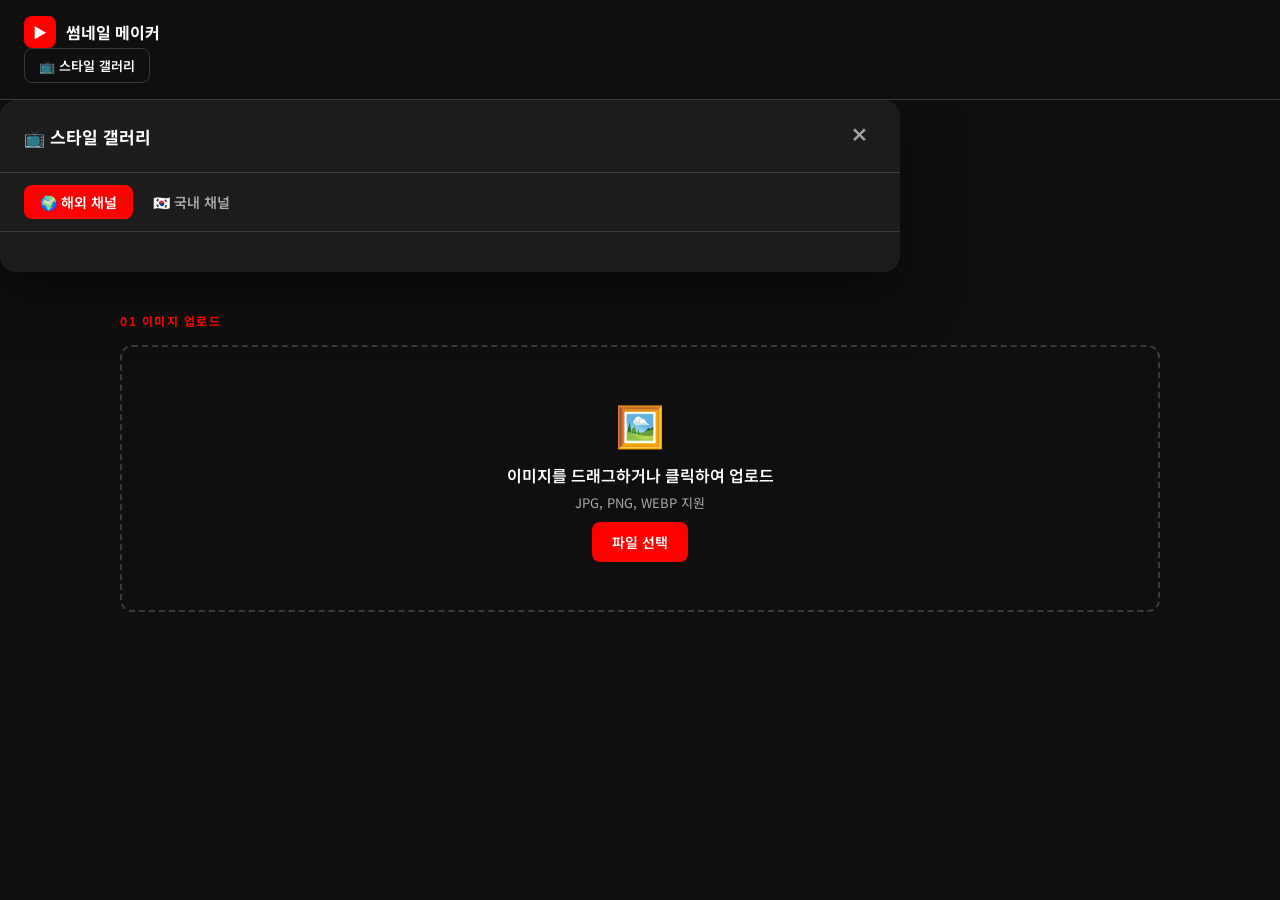
==== index.html @ 907fa3b5 "feat: YouTube 썸네일 메이커 초기 버전 - 6가지 템플릿 (오버레이/다크/배너/분할/임팩트/네온 글로우) - 실시간 미리보기 및 720p/1080p PNG 다운로드 - " ====
<!DOCTYPE html>
<html lang="ko">
<head>
  <meta charset="UTF-8">
  <meta name="viewport" content="width=device-width, initial-scale=1.0">
  <title>YouTube 썸네일 메이커</title>
  <link rel="preconnect" href="https://fonts.googleapis.com">
  <link rel="preconnect" href="https://fonts.gstatic.com" crossorigin>
  <link href="https://fonts.googleapis.com/css2?family=Black+Han+Sans&family=Noto+Sans+KR:wght@600;700&display=swap" rel="stylesheet">
  <link rel="stylesheet" href="style.css">
</head>
<body>

  <header class="app-header">
    <div class="logo">
      <span class="logo-icon">▶</span>
      <span class="logo-text">썸네일 메이커</span>
    </div>
    <button id="btn-gallery" class="btn btn-gallery">📺 스타일 갤러리</button>
  </header>

  <!-- 스타일 갤러리 모달 -->
  <div id="modal-gallery" class="modal-overlay">
    <div class="modal-gallery-card">
      <div class="gallery-header">
        <h3 class="gallery-title">📺 스타일 갤러리</h3>
        <button id="btn-gallery-close" class="btn-close">✕</button>
      </div>

      <div class="gallery-tabs">
        <button class="gallery-tab active" data-cat="해외">🌍 해외 채널</button>
        <button class="gallery-tab" data-cat="국내">🇰🇷 국내 채널</button>
      </div>

      <div class="gallery-body">
        <div id="gallery-grid" class="gallery-grid"></div>

        <div id="gallery-compare" class="gallery-compare hidden">
          <div class="compare-header">
            <span id="compare-label" class="compare-label"></span>
            <button id="btn-compare-back" class="btn-back">← 목록으로</button>
          </div>
          <div class="compare-panels">
            <div class="compare-panel">
              <p class="compare-panel-label">참고 썸네일</p>
              <img id="compare-ref" class="compare-img" src="" alt="참고 썸네일">
            </div>
            <div class="compare-panel">
              <p class="compare-panel-label">내 작업</p>
              <canvas id="compare-canvas" width="1280" height="720" class="compare-img"></canvas>
            </div>
          </div>
        </div>
      </div>
    </div>
  </div>

  <main class="app-main">

    <!-- Step 1: 이미지 업로드 -->
    <section id="section-upload" class="section">
      <div class="section-label">01 이미지 업로드</div>
      <div id="upload-zone" class="upload-zone">
        <input type="file" id="file-input" accept="image/*" hidden>
        <div class="upload-icon">🖼️</div>
        <p class="upload-title">이미지를 드래그하거나 클릭하여 업로드</p>
        <p class="upload-sub">JPG, PNG, WEBP 지원</p>
        <button id="btn-upload" class="btn btn-primary">파일 선택</button>
      </div>
      <div id="upload-preview" class="upload-preview hidden">
        <img id="preview-img" src="" alt="업로드된 이미지">
        <button id="btn-change" class="btn btn-ghost">이미지 변경</button>
      </div>
    </section>

    <!-- Step 2: 템플릿 선택 -->
    <section id="section-template" class="section hidden">
      <div class="section-label">02 템플릿 선택</div>
      <p class="section-desc">마음에 드는 스타일을 선택하세요</p>
      <div id="template-grid" class="template-grid"></div>
    </section>

    <!-- Step 3: 텍스트 편집 + 미리보기 -->
    <section id="section-edit" class="section hidden">
      <div class="section-label">03 텍스트 편집 및 다운로드</div>
      <div class="edit-layout">

        <div class="inputs-panel">
          <div class="input-group">
            <label class="input-label" for="input-title">메인 제목</label>
            <textarea id="input-title" class="input-field" rows="3" placeholder="메인 제목을 입력하세요"></textarea>
          </div>
          <div class="input-group">
            <label class="input-label" for="input-subtitle">서브 제목</label>
            <input type="text" id="input-subtitle" class="input-field" placeholder="서브 제목 (선택사항)">
          </div>
          <div class="download-section">
            <p class="download-label">해상도 선택 후 다운로드</p>
            <div class="download-btns">
              <button id="btn-720" class="btn btn-download">
                <span class="btn-res">720p</span>
                <span class="btn-size">1280 × 720</span>
              </button>
              <button id="btn-1080" class="btn btn-download btn-hd">
                <span class="btn-res">1080p</span>
                <span class="btn-size">1920 × 1080</span>
              </button>
            </div>
          </div>
        </div>

        <div class="preview-panel">
          <p class="preview-label">미리보기</p>
          <div class="canvas-wrap">
            <canvas id="preview-canvas" width="1280" height="720"></canvas>
          </div>
        </div>

      </div>
    </section>

  </main>

  <script src="main.js"></script>
</body>
</html>
---- style.css ----
*, *::before, *::after { box-sizing: border-box; margin: 0; padding: 0; }
.hidden { display: none !important; }

:root {
  --bg: #0f0f0f;
  --surface: #1c1c1c;
  --card: #272727;
  --border: #3a3a3a;
  --primary: #ff0000;
  --primary-hover: #cc0000;
  --text: #ffffff;
  --muted: #aaaaaa;
  --radius: 12px;
}

body {
  font-family: 'Noto Sans KR', -apple-system, sans-serif;
  background: var(--bg);
  color: var(--text);
  min-height: 100vh;
}

/* ── 헤더 ── */
.app-header {
  padding: 16px 24px;
  border-bottom: 1px solid var(--border);
  position: sticky;
  top: 0;
  background: var(--bg);
  z-index: 50;
}
.logo { display: flex; align-items: center; gap: 10px; }
.logo-icon {
  background: var(--primary);
  color: #fff;
  width: 32px; height: 32px;
  border-radius: 8px;
  display: flex; align-items: center; justify-content: center;
  font-size: 14px;
}
.logo-text { font-size: 16px; font-weight: 700; }

/* ── 레이아웃 ── */
.app-main {
  max-width: 1080px;
  margin: 0 auto;
  padding: 40px 20px 80px;
  display: flex;
  flex-direction: column;
  gap: 48px;
}

.section { display: flex; flex-direction: column; gap: 16px; }
.section.hidden { display: none; }

.section-label {
  font-size: 12px;
  font-weight: 700;
  letter-spacing: 1.5px;
  color: var(--primary);
  text-transform: uppercase;
}
.section-desc { font-size: 14px; color: var(--muted); }

/* ── 버튼 ── */
.btn {
  display: inline-flex;
  align-items: center;
  justify-content: center;
  gap: 8px;
  padding: 10px 20px;
  border-radius: 8px;
  border: none;
  font-size: 14px;
  font-weight: 600;
  cursor: pointer;
  transition: background .15s, transform .1s, opacity .15s;
  font-family: inherit;
  white-space: nowrap;
}
.btn:active { transform: scale(.97); }
.btn-primary { background: var(--primary); color: #fff; }
.btn-primary:hover { background: var(--primary-hover); }
.btn-ghost {
  background: transparent;
  color: var(--muted);
  border: 1.5px solid var(--border);
}
.btn-ghost:hover { background: var(--card); color: var(--text); }

.btn-download {
  flex: 1;
  flex-direction: column;
  gap: 2px;
  background: var(--card);
  border: 1.5px solid var(--border);
  color: var(--text);
  padding: 14px;
  border-radius: 10px;
}
.btn-download:hover { border-color: var(--primary); background: #2a1010; }
.btn-download.btn-hd:hover { border-color: #3b82f6; background: #0f1a2e; }
.btn-res { font-size: 18px; font-weight: 800; }
.btn-size { font-size: 11px; color: var(--muted); font-weight: 400; }

/* ── 업로드 영역 ── */
.upload-zone {
  border: 2px dashed var(--border);
  border-radius: var(--radius);
  padding: 48px 24px;
  text-align: center;
  cursor: pointer;
  transition: border-color .2s, background .2s;
  display: flex;
  flex-direction: column;
  align-items: center;
  gap: 10px;
}
.upload-zone:hover,
.upload-zone.dragover { border-color: var(--primary); background: #1a0a0a; }
.upload-icon { font-size: 40px; }
.upload-title { font-size: 16px; font-weight: 600; }
.upload-sub { font-size: 13px; color: var(--muted); margin-top: -4px; }

.upload-preview {
  display: flex;
  align-items: center;
  gap: 16px;
  background: var(--card);
  border-radius: var(--radius);
  padding: 12px 16px;
}
.upload-preview.hidden { display: none; }
.upload-preview img {
  width: 120px;
  height: 68px;
  object-fit: cover;
  border-radius: 6px;
}

/* ── 템플릿 그리드 ── */
.template-grid {
  display: grid;
  grid-template-columns: repeat(3, 1fr);
  gap: 12px;
}
.template-card {
  cursor: pointer;
  border-radius: 10px;
  overflow: hidden;
  border: 2.5px solid var(--border);
  transition: border-color .15s, transform .15s;
  background: var(--card);
}
.template-card:hover { border-color: #666; transform: translateY(-2px); }
.template-card.selected { border-color: var(--primary); }
.template-card canvas {
  width: 100%;
  height: auto;
  display: block;
}
.template-name {
  display: block;
  font-size: 12px;
  font-weight: 600;
  text-align: center;
  padding: 8px 4px;
  color: var(--muted);
}
.template-card.selected .template-name { color: var(--primary); }

/* ── 편집 레이아웃 ── */
.edit-layout {
  display: grid;
  grid-template-columns: 300px 1fr;
  gap: 24px;
  align-items: start;
}

.inputs-panel {
  display: flex;
  flex-direction: column;
  gap: 20px;
  background: var(--surface);
  border-radius: var(--radius);
  padding: 24px;
}

.input-group { display: flex; flex-direction: column; gap: 8px; }
.input-label { font-size: 13px; font-weight: 600; color: var(--muted); }
.input-field {
  background: var(--card);
  border: 1.5px solid var(--border);
  border-radius: 8px;
  padding: 10px 14px;
  font-size: 14px;
  color: var(--text);
  font-family: inherit;
  resize: vertical;
  transition: border-color .15s;
}
.input-field:focus {
  outline: none;
  border-color: var(--primary);
}
.input-field::placeholder { color: #555; }

.download-section { display: flex; flex-direction: column; gap: 8px; }
.download-label { font-size: 13px; font-weight: 600; color: var(--muted); }
.download-btns { display: flex; gap: 10px; }

/* ── 미리보기 ── */
.preview-panel { display: flex; flex-direction: column; gap: 8px; }
.preview-label { font-size: 13px; font-weight: 600; color: var(--muted); }
.canvas-wrap {
  border-radius: 10px;
  overflow: hidden;
  border: 1px solid var(--border);
  background: #000;
}
#preview-canvas {
  width: 100%;
  height: auto;
  display: block;
}

/* ── 반응형 ── */
@media (max-width: 900px) {
  .edit-layout {
    grid-template-columns: 1fr;
  }
  .inputs-panel { order: 2; }
  .preview-panel { order: 1; }
}

@media (max-width: 640px) {
  .template-grid { grid-template-columns: repeat(2, 1fr); }
  .app-main { padding: 24px 14px 60px; gap: 36px; }
}

/* ═══════════════════════════════
   헤더 갤러리 버튼
═══════════════════════════════ */
.app-header { justify-content: space-between; }
.btn-gallery {
  background: transparent;
  border: 1.5px solid var(--border);
  color: var(--text);
  font-size: 13px;
  padding: 7px 14px;
  border-radius: 8px;
}
.btn-gallery:hover { border-color: var(--primary); color: var(--primary); background: #1a0a0a; }

/* ═══════════════════════════════
   갤러리 모달
═══════════════════════════════ */
.modal-gallery-card {
  background: var(--surface);
  border-radius: 16px;
  width: 100%;
  max-width: 900px;
  max-height: 90vh;
  display: flex;
  flex-direction: column;
  overflow: hidden;
  box-shadow: 0 20px 60px rgba(0,0,0,.5);
}

.gallery-header {
  display: flex;
  justify-content: space-between;
  align-items: center;
  padding: 20px 24px;
  border-bottom: 1px solid var(--border);
  flex-shrink: 0;
}
.gallery-title { font-size: 17px; font-weight: 700; }
.btn-close {
  background: none;
  border: none;
  color: var(--muted);
  font-size: 18px;
  cursor: pointer;
  width: 32px; height: 32px;
  border-radius: 6px;
  display: flex; align-items: center; justify-content: center;
}
.btn-close:hover { background: var(--card); color: var(--text); }

.gallery-tabs {
  display: flex;
  gap: 4px;
  padding: 12px 24px;
  border-bottom: 1px solid var(--border);
  flex-shrink: 0;
}
.gallery-tab {
  background: none;
  border: none;
  color: var(--muted);
  font-size: 14px;
  font-weight: 600;
  cursor: pointer;
  padding: 7px 16px;
  border-radius: 8px;
  font-family: inherit;
  transition: all .15s;
}
.gallery-tab:hover { background: var(--card); color: var(--text); }
.gallery-tab.active { background: var(--primary); color: #fff; }

.gallery-body {
  flex: 1;
  overflow-y: auto;
  padding: 20px 24px;
}

.gallery-grid {
  display: grid;
  grid-template-columns: repeat(3, 1fr);
  gap: 14px;
}

.gallery-item {
  cursor: pointer;
  border-radius: 10px;
  overflow: hidden;
  border: 2px solid var(--border);
  transition: border-color .15s, transform .15s;
  background: var(--card);
}
.gallery-item:hover { border-color: #888; transform: translateY(-2px); }
.gallery-item img {
  width: 100%;
  aspect-ratio: 16/9;
  object-fit: cover;
  display: block;
}
.gallery-item-info {
  padding: 8px 10px;
}
.gallery-item-name { font-size: 13px; font-weight: 700; }
.gallery-item-style { font-size: 11px; color: var(--muted); margin-top: 2px; }

/* ── 비교 뷰 ── */
.gallery-compare.hidden { display: none; }
.gallery-compare { display: flex; flex-direction: column; gap: 16px; }

.compare-header {
  display: flex;
  justify-content: space-between;
  align-items: center;
}
.compare-label { font-size: 15px; font-weight: 700; }
.btn-back {
  background: none;
  border: 1.5px solid var(--border);
  color: var(--muted);
  font-size: 13px;
  padding: 6px 14px;
  border-radius: 8px;
  cursor: pointer;
  font-family: inherit;
}
.btn-back:hover { background: var(--card); color: var(--text); }

.compare-panels {
  display: grid;
  grid-template-columns: 1fr 1fr;
  gap: 16px;
}
.compare-panel { display: flex; flex-direction: column; gap: 8px; }
.compare-panel-label { font-size: 12px; font-weight: 600; color: var(--muted); text-align: center; }
.compare-img {
  width: 100%;
  height: auto;
  border-radius: 8px;
  display: block;
  border: 1px solid var(--border);
}

@media (max-width: 640px) {
  .gallery-grid { grid-template-columns: repeat(2, 1fr); }
  .compare-panels { grid-template-columns: 1fr; }
  .modal-gallery-card { max-height: 95vh; border-radius: 12px; }
}
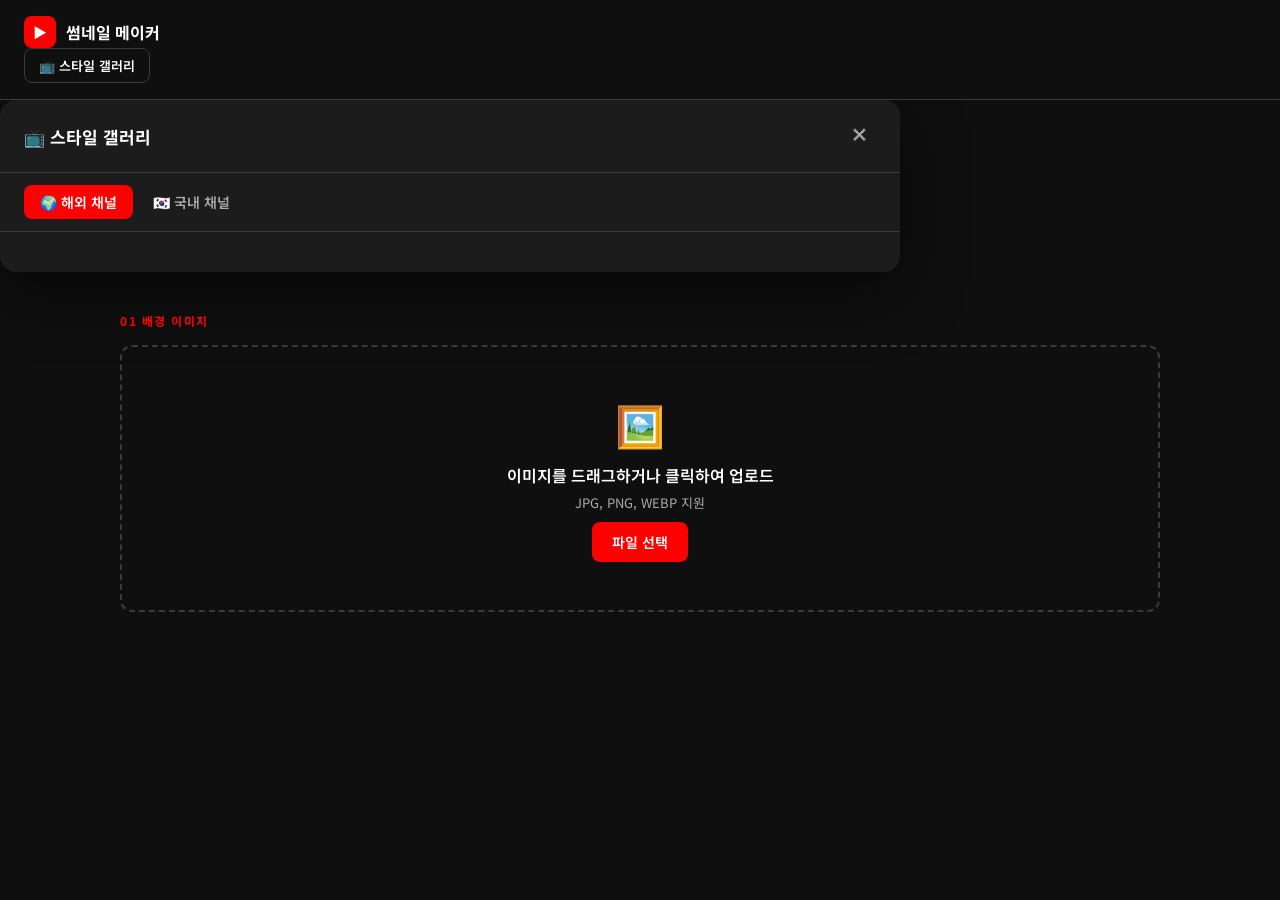
==== commit 7fa3689a: "feat: 인물 이미지 합성 기능 추가 (Phase 1) - 배경 + 인물(누끼 PNG) 2장 업로드 지원 - 미리보기 캔버스에서 드래그로 인물 위치 조정 - 크기 슬라이더 (30" ====
--- a/index.html
+++ b/index.html
@@ -38,7 +38,10 @@
         <div id="gallery-compare" class="gallery-compare hidden">
           <div class="compare-header">
             <span id="compare-label" class="compare-label"></span>
-            <button id="btn-compare-back" class="btn-back">← 목록으로</button>
+            <div class="compare-actions">
+              <button id="btn-apply-style" class="btn btn-primary btn-apply">이 스타일로 만들기</button>
+              <button id="btn-compare-back" class="btn-back">← 목록으로</button>
+            </div>
           </div>
           <div class="compare-panels">
             <div class="compare-panel">
@@ -59,7 +62,7 @@
 
     <!-- Step 1: 이미지 업로드 -->
     <section id="section-upload" class="section">
-      <div class="section-label">01 이미지 업로드</div>
+      <div class="section-label">01 배경 이미지</div>
       <div id="upload-zone" class="upload-zone">
         <input type="file" id="file-input" accept="image/*" hidden>
         <div class="upload-icon">🖼️</div>
@@ -70,6 +73,32 @@
       <div id="upload-preview" class="upload-preview hidden">
         <img id="preview-img" src="" alt="업로드된 이미지">
         <button id="btn-change" class="btn btn-ghost">이미지 변경</button>
+      </div>
+
+      <!-- 인물 이미지 (선택사항) -->
+      <div id="fg-upload-section" class="fg-section hidden">
+        <div class="fg-section-header">
+          <span class="fg-label">인물 이미지</span>
+          <span class="fg-badge">선택사항</span>
+        </div>
+        <p class="fg-notice">
+          배경이 제거된 투명 PNG(누끼)를 올리세요. 일반 사진은 배경 박스가 그대로 보입니다.<br>
+          무료 배경 제거 도구: <a href="https://www.remove.bg" target="_blank" rel="noopener noreferrer">remove.bg</a>
+        </p>
+        <input type="file" id="fg-file-input" accept="image/*" hidden>
+        <div id="fg-upload-zone" class="upload-zone fg-upload-zone">
+          <div class="upload-icon">🧍</div>
+          <p class="upload-title">인물 PNG 업로드</p>
+          <p class="upload-sub">투명 배경 PNG 권장</p>
+          <button id="btn-fg-upload" class="btn btn-ghost">파일 선택</button>
+        </div>
+        <div id="fg-upload-preview" class="upload-preview hidden">
+          <img id="fg-preview-img" src="" alt="인물 이미지">
+          <div style="display:flex;gap:8px;">
+            <button id="btn-fg-change" class="btn btn-ghost">변경</button>
+            <button id="btn-fg-remove" class="btn btn-ghost">제거</button>
+          </div>
+        </div>
       </div>
     </section>
 
@@ -93,6 +122,10 @@
           <div class="input-group">
             <label class="input-label" for="input-subtitle">서브 제목</label>
             <input type="text" id="input-subtitle" class="input-field" placeholder="서브 제목 (선택사항)">
+          </div>
+          <div id="fg-scale-group" class="input-group hidden">
+            <label class="input-label" for="fg-scale">인물 크기 <span id="fg-scale-val">90%</span></label>
+            <input type="range" id="fg-scale" class="fg-scale-slider" min="30" max="150" value="90">
           </div>
           <div class="download-section">
             <p class="download-label">해상도 선택 후 다운로드</p>
--- a/style.css
+++ b/style.css
@@ -385,3 +385,40 @@
   .compare-panels { grid-template-columns: 1fr; }
   .modal-gallery-card { max-height: 95vh; border-radius: 12px; }
 }
+
+/* ═══════════════════════════════
+   인물 이미지 업로드
+═══════════════════════════════ */
+.fg-section {
+  margin-top: 12px;
+  padding: 16px;
+  background: var(--surface);
+  border-radius: var(--radius);
+  display: flex;
+  flex-direction: column;
+  gap: 12px;
+  border: 1px solid var(--border);
+}
+.fg-section-header { display: flex; align-items: center; gap: 8px; }
+.fg-label { font-size: 14px; font-weight: 700; }
+.fg-badge {
+  font-size: 11px;
+  background: var(--card);
+  color: var(--muted);
+  padding: 2px 8px;
+  border-radius: 20px;
+  border: 1px solid var(--border);
+}
+.fg-notice { font-size: 12px; color: var(--muted); line-height: 1.6; }
+.fg-notice a { color: var(--primary); }
+.fg-upload-zone { padding: 20px 16px; }
+.fg-scale-slider {
+  width: 100%;
+  accent-color: var(--primary);
+  cursor: pointer;
+  height: 4px;
+}
+
+/* ── 갤러리 비교 버튼 그룹 ── */
+.compare-actions { display: flex; align-items: center; gap: 10px; }
+.btn-apply { font-size: 13px; padding: 8px 16px; }
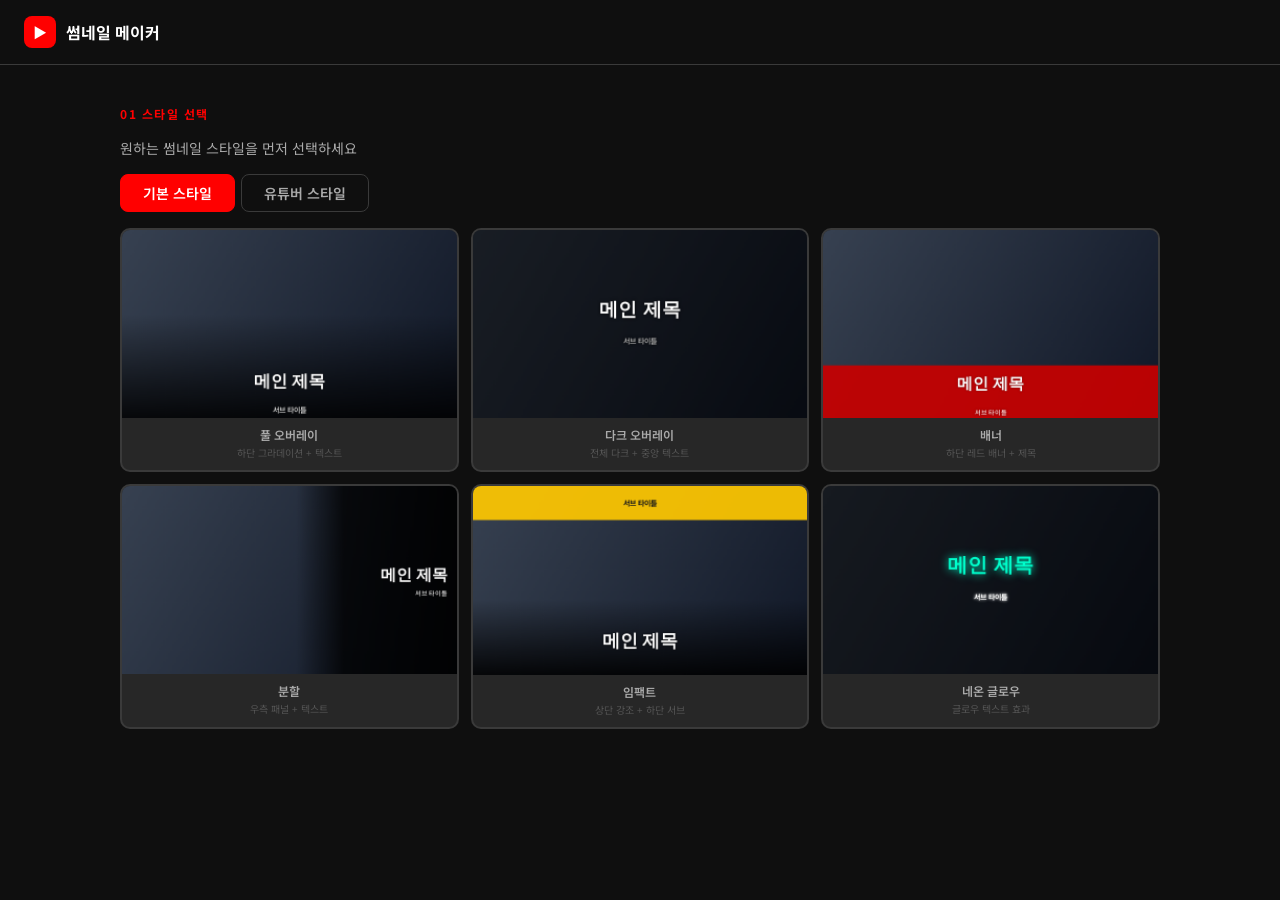
==== commit 526267eb: "전체 구조 재설계: 스타일 선택 → 이미지 업로드 → 편집 흐름으로 변경 - 12개 템플릿(기본 6 + 유튜버 6) 단일 탭 UI로 통합 - 스타일 선택 후 배경/인물 이미지 업로" ====
--- a/index.html
+++ b/index.html
@@ -16,66 +16,41 @@
       <span class="logo-icon">▶</span>
       <span class="logo-text">썸네일 메이커</span>
     </div>
-    <button id="btn-gallery" class="btn btn-gallery">📺 스타일 갤러리</button>
   </header>
-
-  <!-- 스타일 갤러리 모달 -->
-  <div id="modal-gallery" class="modal-overlay">
-    <div class="modal-gallery-card">
-      <div class="gallery-header">
-        <h3 class="gallery-title">📺 스타일 갤러리</h3>
-        <button id="btn-gallery-close" class="btn-close">✕</button>
-      </div>
-
-      <div class="gallery-tabs">
-        <button class="gallery-tab active" data-cat="해외">🌍 해외 채널</button>
-        <button class="gallery-tab" data-cat="국내">🇰🇷 국내 채널</button>
-      </div>
-
-      <div class="gallery-body">
-        <div id="gallery-grid" class="gallery-grid"></div>
-
-        <div id="gallery-compare" class="gallery-compare hidden">
-          <div class="compare-header">
-            <span id="compare-label" class="compare-label"></span>
-            <div class="compare-actions">
-              <button id="btn-apply-style" class="btn btn-primary btn-apply">이 스타일로 만들기</button>
-              <button id="btn-compare-back" class="btn-back">← 목록으로</button>
-            </div>
-          </div>
-          <div class="compare-panels">
-            <div class="compare-panel">
-              <p class="compare-panel-label">참고 썸네일</p>
-              <img id="compare-ref" class="compare-img" src="" alt="참고 썸네일">
-            </div>
-            <div class="compare-panel">
-              <p class="compare-panel-label">내 작업</p>
-              <canvas id="compare-canvas" width="1280" height="720" class="compare-img"></canvas>
-            </div>
-          </div>
-        </div>
-      </div>
-    </div>
-  </div>
 
   <main class="app-main">
 
-    <!-- Step 1: 이미지 업로드 -->
-    <section id="section-upload" class="section">
-      <div class="section-label">01 배경 이미지</div>
-      <div id="upload-zone" class="upload-zone">
+    <!-- Step 1: 스타일 선택 (처음부터 표시) -->
+    <section id="section-template" class="section">
+      <div class="section-label">01 스타일 선택</div>
+      <p class="section-desc">원하는 썸네일 스타일을 먼저 선택하세요</p>
+      <div class="template-tabs">
+        <button class="template-tab active" data-group="basic">기본 스타일</button>
+        <button class="template-tab" data-group="youtuber">유튜버 스타일</button>
+      </div>
+      <div id="template-grid" class="template-grid"></div>
+    </section>
+
+    <!-- Step 2: 이미지 업로드 (스타일 선택 후 등장) -->
+    <section id="section-upload" class="section hidden">
+      <div class="section-label">02 이미지 업로드</div>
+
+      <div class="upload-group">
+        <p class="upload-group-label">배경 이미지</p>
         <input type="file" id="file-input" accept="image/*" hidden>
-        <div class="upload-icon">🖼️</div>
-        <p class="upload-title">이미지를 드래그하거나 클릭하여 업로드</p>
-        <p class="upload-sub">JPG, PNG, WEBP 지원</p>
-        <button id="btn-upload" class="btn btn-primary">파일 선택</button>
-      </div>
-      <div id="upload-preview" class="upload-preview hidden">
-        <img id="preview-img" src="" alt="업로드된 이미지">
-        <button id="btn-change" class="btn btn-ghost">이미지 변경</button>
+        <div id="upload-zone" class="upload-zone">
+          <div class="upload-icon">🖼️</div>
+          <p class="upload-title">이미지를 드래그하거나 클릭하여 업로드</p>
+          <p class="upload-sub">JPG, PNG, WEBP 지원</p>
+          <button id="btn-upload" class="btn btn-primary">파일 선택</button>
+        </div>
+        <div id="upload-preview" class="upload-preview hidden">
+          <img id="preview-img" src="" alt="업로드된 이미지">
+          <button id="btn-change" class="btn btn-ghost">이미지 변경</button>
+        </div>
       </div>
 
-      <!-- 인물 이미지 (선택사항) -->
+      <!-- 인물 이미지 (스타일에 따라 표시/숨김) -->
       <div id="fg-upload-section" class="fg-section hidden">
         <div class="fg-section-header">
           <span class="fg-label">인물 이미지</span>
@@ -102,14 +77,7 @@
       </div>
     </section>
 
-    <!-- Step 2: 템플릿 선택 -->
-    <section id="section-template" class="section hidden">
-      <div class="section-label">02 템플릿 선택</div>
-      <p class="section-desc">마음에 드는 스타일을 선택하세요</p>
-      <div id="template-grid" class="template-grid"></div>
-    </section>
-
-    <!-- Step 3: 텍스트 편집 + 미리보기 -->
+    <!-- Step 3: 텍스트 편집 + 다운로드 (배경 업로드 후 등장) -->
     <section id="section-edit" class="section hidden">
       <div class="section-label">03 텍스트 편집 및 다운로드</div>
       <div class="edit-layout">
--- a/style.css
+++ b/style.css
@@ -104,6 +104,9 @@
 .btn-size { font-size: 11px; color: var(--muted); font-weight: 400; }
 
 /* ── 업로드 영역 ── */
+.upload-group { display: flex; flex-direction: column; gap: 10px; }
+.upload-group-label { font-size: 13px; font-weight: 600; color: var(--muted); }
+
 .upload-zone {
   border: 2px dashed var(--border);
   border-radius: var(--radius);
@@ -138,6 +141,26 @@
   border-radius: 6px;
 }
 
+/* ── 템플릿 탭 ── */
+.template-tabs {
+  display: flex;
+  gap: 6px;
+}
+.template-tab {
+  background: none;
+  border: 1.5px solid var(--border);
+  color: var(--muted);
+  font-size: 14px;
+  font-weight: 600;
+  cursor: pointer;
+  padding: 8px 22px;
+  border-radius: 8px;
+  font-family: inherit;
+  transition: all .15s;
+}
+.template-tab:hover { background: var(--card); color: var(--text); }
+.template-tab.active { background: var(--primary); border-color: var(--primary); color: #fff; }
+
 /* ── 템플릿 그리드 ── */
 .template-grid {
   display: grid;
@@ -159,13 +182,32 @@
   height: auto;
   display: block;
 }
+
+/* 유튜버 스타일 카드 */
+.template-ref-img {
+  width: 100%;
+  aspect-ratio: 16/9;
+  object-fit: cover;
+  display: block;
+}
+
+.template-info {
+  padding: 8px 8px 10px;
+  display: flex;
+  flex-direction: column;
+  gap: 2px;
+}
 .template-name {
   display: block;
   font-size: 12px;
   font-weight: 600;
   text-align: center;
-  padding: 8px 4px;
   color: var(--muted);
+}
+.template-desc {
+  font-size: 10px;
+  color: #555;
+  text-align: center;
 }
 .template-card.selected .template-name { color: var(--primary); }
 
@@ -224,168 +266,6 @@
   display: block;
 }
 
-/* ── 반응형 ── */
-@media (max-width: 900px) {
-  .edit-layout {
-    grid-template-columns: 1fr;
-  }
-  .inputs-panel { order: 2; }
-  .preview-panel { order: 1; }
-}
-
-@media (max-width: 640px) {
-  .template-grid { grid-template-columns: repeat(2, 1fr); }
-  .app-main { padding: 24px 14px 60px; gap: 36px; }
-}
-
-/* ═══════════════════════════════
-   헤더 갤러리 버튼
-═══════════════════════════════ */
-.app-header { justify-content: space-between; }
-.btn-gallery {
-  background: transparent;
-  border: 1.5px solid var(--border);
-  color: var(--text);
-  font-size: 13px;
-  padding: 7px 14px;
-  border-radius: 8px;
-}
-.btn-gallery:hover { border-color: var(--primary); color: var(--primary); background: #1a0a0a; }
-
-/* ═══════════════════════════════
-   갤러리 모달
-═══════════════════════════════ */
-.modal-gallery-card {
-  background: var(--surface);
-  border-radius: 16px;
-  width: 100%;
-  max-width: 900px;
-  max-height: 90vh;
-  display: flex;
-  flex-direction: column;
-  overflow: hidden;
-  box-shadow: 0 20px 60px rgba(0,0,0,.5);
-}
-
-.gallery-header {
-  display: flex;
-  justify-content: space-between;
-  align-items: center;
-  padding: 20px 24px;
-  border-bottom: 1px solid var(--border);
-  flex-shrink: 0;
-}
-.gallery-title { font-size: 17px; font-weight: 700; }
-.btn-close {
-  background: none;
-  border: none;
-  color: var(--muted);
-  font-size: 18px;
-  cursor: pointer;
-  width: 32px; height: 32px;
-  border-radius: 6px;
-  display: flex; align-items: center; justify-content: center;
-}
-.btn-close:hover { background: var(--card); color: var(--text); }
-
-.gallery-tabs {
-  display: flex;
-  gap: 4px;
-  padding: 12px 24px;
-  border-bottom: 1px solid var(--border);
-  flex-shrink: 0;
-}
-.gallery-tab {
-  background: none;
-  border: none;
-  color: var(--muted);
-  font-size: 14px;
-  font-weight: 600;
-  cursor: pointer;
-  padding: 7px 16px;
-  border-radius: 8px;
-  font-family: inherit;
-  transition: all .15s;
-}
-.gallery-tab:hover { background: var(--card); color: var(--text); }
-.gallery-tab.active { background: var(--primary); color: #fff; }
-
-.gallery-body {
-  flex: 1;
-  overflow-y: auto;
-  padding: 20px 24px;
-}
-
-.gallery-grid {
-  display: grid;
-  grid-template-columns: repeat(3, 1fr);
-  gap: 14px;
-}
-
-.gallery-item {
-  cursor: pointer;
-  border-radius: 10px;
-  overflow: hidden;
-  border: 2px solid var(--border);
-  transition: border-color .15s, transform .15s;
-  background: var(--card);
-}
-.gallery-item:hover { border-color: #888; transform: translateY(-2px); }
-.gallery-item img {
-  width: 100%;
-  aspect-ratio: 16/9;
-  object-fit: cover;
-  display: block;
-}
-.gallery-item-info {
-  padding: 8px 10px;
-}
-.gallery-item-name { font-size: 13px; font-weight: 700; }
-.gallery-item-style { font-size: 11px; color: var(--muted); margin-top: 2px; }
-
-/* ── 비교 뷰 ── */
-.gallery-compare.hidden { display: none; }
-.gallery-compare { display: flex; flex-direction: column; gap: 16px; }
-
-.compare-header {
-  display: flex;
-  justify-content: space-between;
-  align-items: center;
-}
-.compare-label { font-size: 15px; font-weight: 700; }
-.btn-back {
-  background: none;
-  border: 1.5px solid var(--border);
-  color: var(--muted);
-  font-size: 13px;
-  padding: 6px 14px;
-  border-radius: 8px;
-  cursor: pointer;
-  font-family: inherit;
-}
-.btn-back:hover { background: var(--card); color: var(--text); }
-
-.compare-panels {
-  display: grid;
-  grid-template-columns: 1fr 1fr;
-  gap: 16px;
-}
-.compare-panel { display: flex; flex-direction: column; gap: 8px; }
-.compare-panel-label { font-size: 12px; font-weight: 600; color: var(--muted); text-align: center; }
-.compare-img {
-  width: 100%;
-  height: auto;
-  border-radius: 8px;
-  display: block;
-  border: 1px solid var(--border);
-}
-
-@media (max-width: 640px) {
-  .gallery-grid { grid-template-columns: repeat(2, 1fr); }
-  .compare-panels { grid-template-columns: 1fr; }
-  .modal-gallery-card { max-height: 95vh; border-radius: 12px; }
-}
-
 /* ═══════════════════════════════
    인물 이미지 업로드
 ═══════════════════════════════ */
@@ -419,6 +299,16 @@
   height: 4px;
 }
 
-/* ── 갤러리 비교 버튼 그룹 ── */
-.compare-actions { display: flex; align-items: center; gap: 10px; }
-.btn-apply { font-size: 13px; padding: 8px 16px; }
+/* ── 반응형 ── */
+@media (max-width: 900px) {
+  .edit-layout {
+    grid-template-columns: 1fr;
+  }
+  .inputs-panel { order: 2; }
+  .preview-panel { order: 1; }
+}
+
+@media (max-width: 640px) {
+  .template-grid { grid-template-columns: repeat(2, 1fr); }
+  .app-main { padding: 24px 14px 60px; gap: 36px; }
+}
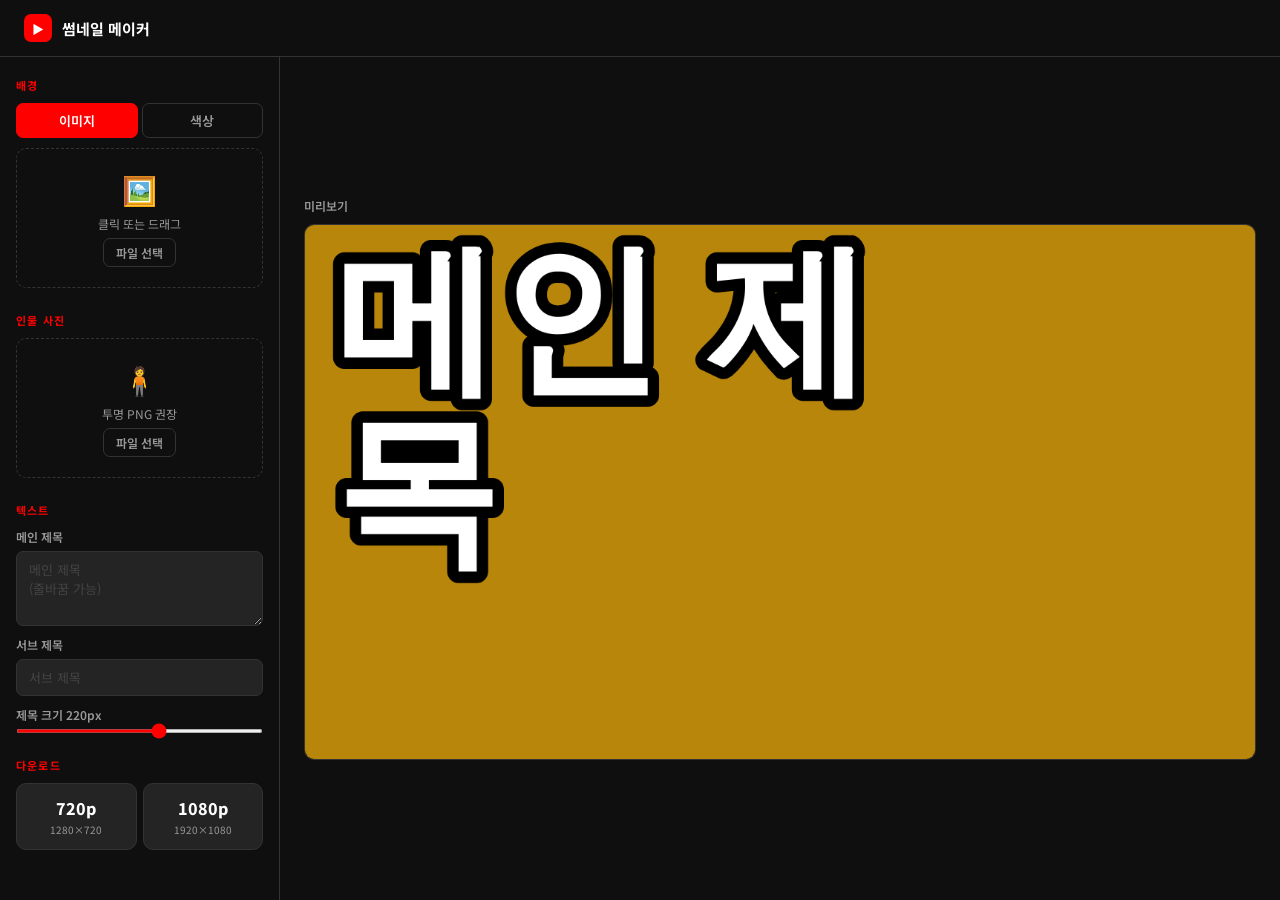
==== commit e7f32436: "처음부터 재설계: 침착맨 스타일 단일 템플릿 - 배경: 이미지 업로드 / 색상 피커 전환 가능 - 인물 사진: 캔버스에서 드래그 이동 + 크기 슬라이더 - 텍스트: 좌측 대형 + " ====
--- a/index.html
+++ b/index.html
@@ -3,122 +3,117 @@
 <head>
   <meta charset="UTF-8">
   <meta name="viewport" content="width=device-width, initial-scale=1.0">
-  <title>YouTube 썸네일 메이커</title>
+  <title>썸네일 메이커</title>
   <link rel="preconnect" href="https://fonts.googleapis.com">
   <link rel="preconnect" href="https://fonts.gstatic.com" crossorigin>
-  <link href="https://fonts.googleapis.com/css2?family=Black+Han+Sans&family=Noto+Sans+KR:wght@600;700&display=swap" rel="stylesheet">
+  <link href="https://fonts.googleapis.com/css2?family=Black+Han+Sans&family=Noto+Sans+KR:wght@900&display=swap" rel="stylesheet">
   <link rel="stylesheet" href="style.css">
 </head>
 <body>
 
   <header class="app-header">
-    <div class="logo">
-      <span class="logo-icon">▶</span>
-      <span class="logo-text">썸네일 메이커</span>
-    </div>
+    <span class="logo-icon">▶</span>
+    <span class="logo-text">썸네일 메이커</span>
   </header>
 
-  <main class="app-main">
+  <main class="app-layout">
 
-    <!-- Step 1: 스타일 선택 (처음부터 표시) -->
-    <section id="section-template" class="section">
-      <div class="section-label">01 스타일 선택</div>
-      <p class="section-desc">원하는 썸네일 스타일을 먼저 선택하세요</p>
-      <div class="template-tabs">
-        <button class="template-tab active" data-group="basic">기본 스타일</button>
-        <button class="template-tab" data-group="youtuber">유튜버 스타일</button>
-      </div>
-      <div id="template-grid" class="template-grid"></div>
-    </section>
+    <!-- 왼쪽: 컨트롤 패널 -->
+    <aside class="controls">
 
-    <!-- Step 2: 이미지 업로드 (스타일 선택 후 등장) -->
-    <section id="section-upload" class="section hidden">
-      <div class="section-label">02 이미지 업로드</div>
+      <!-- 배경 -->
+      <div class="ctrl-section">
+        <p class="ctrl-title">배경</p>
+        <div class="tab-row">
+          <button class="tab active" data-tab="image">이미지</button>
+          <button class="tab" data-tab="color">색상</button>
+        </div>
 
-      <div class="upload-group">
-        <p class="upload-group-label">배경 이미지</p>
-        <input type="file" id="file-input" accept="image/*" hidden>
-        <div id="upload-zone" class="upload-zone">
-          <div class="upload-icon">🖼️</div>
-          <p class="upload-title">이미지를 드래그하거나 클릭하여 업로드</p>
-          <p class="upload-sub">JPG, PNG, WEBP 지원</p>
-          <button id="btn-upload" class="btn btn-primary">파일 선택</button>
+        <div id="bg-image-panel">
+          <input type="file" id="bg-file" accept="image/*" hidden>
+          <div id="bg-upload-zone" class="upload-zone">
+            <span class="upload-icon">🖼️</span>
+            <p>클릭 또는 드래그</p>
+            <button class="btn btn-ghost btn-sm" id="btn-bg-upload">파일 선택</button>
+          </div>
+          <div id="bg-preview" class="img-preview hidden">
+            <img id="bg-preview-img" alt="배경">
+            <button class="btn btn-ghost btn-sm" id="btn-bg-change">변경</button>
+          </div>
         </div>
-        <div id="upload-preview" class="upload-preview hidden">
-          <img id="preview-img" src="" alt="업로드된 이미지">
-          <button id="btn-change" class="btn btn-ghost">이미지 변경</button>
+
+        <div id="bg-color-panel" class="hidden">
+          <div class="color-row">
+            <input type="color" id="bg-color" value="#B8860B" class="color-picker">
+            <span id="bg-color-val">#B8860B</span>
+          </div>
         </div>
       </div>
 
-      <!-- 인물 이미지 (스타일에 따라 표시/숨김) -->
-      <div id="fg-upload-section" class="fg-section hidden">
-        <div class="fg-section-header">
-          <span class="fg-label">인물 이미지</span>
-          <span class="fg-badge">선택사항</span>
+      <!-- 인물 사진 -->
+      <div class="ctrl-section">
+        <p class="ctrl-title">인물 사진</p>
+        <input type="file" id="person-file" accept="image/*" hidden>
+        <div id="person-upload-zone" class="upload-zone">
+          <span class="upload-icon">🧍</span>
+          <p>투명 PNG 권장</p>
+          <button class="btn btn-ghost btn-sm" id="btn-person-upload">파일 선택</button>
         </div>
-        <p class="fg-notice">
-          배경이 제거된 투명 PNG(누끼)를 올리세요. 일반 사진은 배경 박스가 그대로 보입니다.<br>
-          무료 배경 제거 도구: <a href="https://www.remove.bg" target="_blank" rel="noopener noreferrer">remove.bg</a>
-        </p>
-        <input type="file" id="fg-file-input" accept="image/*" hidden>
-        <div id="fg-upload-zone" class="upload-zone fg-upload-zone">
-          <div class="upload-icon">🧍</div>
-          <p class="upload-title">인물 PNG 업로드</p>
-          <p class="upload-sub">투명 배경 PNG 권장</p>
-          <button id="btn-fg-upload" class="btn btn-ghost">파일 선택</button>
-        </div>
-        <div id="fg-upload-preview" class="upload-preview hidden">
-          <img id="fg-preview-img" src="" alt="인물 이미지">
-          <div style="display:flex;gap:8px;">
-            <button id="btn-fg-change" class="btn btn-ghost">변경</button>
-            <button id="btn-fg-remove" class="btn btn-ghost">제거</button>
+        <div id="person-preview" class="img-preview hidden">
+          <img id="person-preview-img" alt="인물">
+          <div class="btn-row">
+            <button class="btn btn-ghost btn-sm" id="btn-person-change">변경</button>
+            <button class="btn btn-ghost btn-sm" id="btn-person-remove">제거</button>
           </div>
         </div>
+        <div class="ctrl-sub" id="person-controls" style="display:none">
+          <label class="ctrl-label">크기 <span id="person-size-val">100%</span></label>
+          <input type="range" id="person-size" class="slider" min="30" max="180" value="100">
+          <p class="tip">캔버스에서 드래그로 위치 조정</p>
+        </div>
       </div>
-    </section>
 
-    <!-- Step 3: 텍스트 편집 + 다운로드 (배경 업로드 후 등장) -->
-    <section id="section-edit" class="section hidden">
-      <div class="section-label">03 텍스트 편집 및 다운로드</div>
-      <div class="edit-layout">
+      <!-- 텍스트 -->
+      <div class="ctrl-section">
+        <p class="ctrl-title">텍스트</p>
+        <div class="input-group">
+          <label class="ctrl-label">메인 제목</label>
+          <textarea id="input-title" class="input-field" rows="3" placeholder="메인 제목&#10;(줄바꿈 가능)"></textarea>
+        </div>
+        <div class="input-group">
+          <label class="ctrl-label">서브 제목</label>
+          <input type="text" id="input-sub" class="input-field" placeholder="서브 제목">
+        </div>
+        <div class="input-group">
+          <label class="ctrl-label">제목 크기 <span id="title-size-val">220</span>px</label>
+          <input type="range" id="title-size" class="slider" min="80" max="320" value="220">
+        </div>
+      </div>
 
-        <div class="inputs-panel">
-          <div class="input-group">
-            <label class="input-label" for="input-title">메인 제목</label>
-            <textarea id="input-title" class="input-field" rows="3" placeholder="메인 제목을 입력하세요"></textarea>
-          </div>
-          <div class="input-group">
-            <label class="input-label" for="input-subtitle">서브 제목</label>
-            <input type="text" id="input-subtitle" class="input-field" placeholder="서브 제목 (선택사항)">
-          </div>
-          <div id="fg-scale-group" class="input-group hidden">
-            <label class="input-label" for="fg-scale">인물 크기 <span id="fg-scale-val">90%</span></label>
-            <input type="range" id="fg-scale" class="fg-scale-slider" min="30" max="150" value="90">
-          </div>
-          <div class="download-section">
-            <p class="download-label">해상도 선택 후 다운로드</p>
-            <div class="download-btns">
-              <button id="btn-720" class="btn btn-download">
-                <span class="btn-res">720p</span>
-                <span class="btn-size">1280 × 720</span>
-              </button>
-              <button id="btn-1080" class="btn btn-download btn-hd">
-                <span class="btn-res">1080p</span>
-                <span class="btn-size">1920 × 1080</span>
-              </button>
-            </div>
-          </div>
+      <!-- 다운로드 -->
+      <div class="ctrl-section">
+        <p class="ctrl-title">다운로드</p>
+        <div class="btn-row">
+          <button class="btn btn-download" id="btn-720">
+            <span class="res">720p</span>
+            <span class="dim">1280×720</span>
+          </button>
+          <button class="btn btn-download btn-hd" id="btn-1080">
+            <span class="res">1080p</span>
+            <span class="dim">1920×1080</span>
+          </button>
         </div>
+      </div>
 
-        <div class="preview-panel">
-          <p class="preview-label">미리보기</p>
-          <div class="canvas-wrap">
-            <canvas id="preview-canvas" width="1280" height="720"></canvas>
-          </div>
-        </div>
+    </aside>
 
+    <!-- 오른쪽: 캔버스 미리보기 -->
+    <div class="preview-area">
+      <p class="preview-label">미리보기</p>
+      <div class="canvas-wrap">
+        <canvas id="canvas" width="1280" height="720"></canvas>
       </div>
-    </section>
+    </div>
 
   </main>
 
--- a/style.css
+++ b/style.css
@@ -3,14 +3,13 @@
 
 :root {
   --bg: #0f0f0f;
-  --surface: #1c1c1c;
-  --card: #272727;
-  --border: #3a3a3a;
+  --surface: #1a1a1a;
+  --card: #242424;
+  --border: #333;
   --primary: #ff0000;
-  --primary-hover: #cc0000;
-  --text: #ffffff;
-  --muted: #aaaaaa;
-  --radius: 12px;
+  --text: #fff;
+  --muted: #999;
+  --radius: 10px;
 }
 
 body {
@@ -18,75 +17,162 @@
   background: var(--bg);
   color: var(--text);
   min-height: 100vh;
+  display: flex;
+  flex-direction: column;
 }
 
 /* ── 헤더 ── */
 .app-header {
-  padding: 16px 24px;
+  display: flex;
+  align-items: center;
+  gap: 10px;
+  padding: 14px 24px;
   border-bottom: 1px solid var(--border);
+  background: var(--bg);
   position: sticky;
   top: 0;
-  background: var(--bg);
-  z-index: 50;
-}
-.logo { display: flex; align-items: center; gap: 10px; }
+  z-index: 10;
+}
 .logo-icon {
   background: var(--primary);
   color: #fff;
-  width: 32px; height: 32px;
-  border-radius: 8px;
+  width: 28px; height: 28px;
+  border-radius: 7px;
   display: flex; align-items: center; justify-content: center;
-  font-size: 14px;
-}
-.logo-text { font-size: 16px; font-weight: 700; }
+  font-size: 12px;
+}
+.logo-text { font-size: 15px; font-weight: 700; }
 
 /* ── 레이아웃 ── */
-.app-main {
-  max-width: 1080px;
-  margin: 0 auto;
-  padding: 40px 20px 80px;
-  display: flex;
-  flex-direction: column;
-  gap: 48px;
-}
-
-.section { display: flex; flex-direction: column; gap: 16px; }
-.section.hidden { display: none; }
-
-.section-label {
+.app-layout {
+  display: grid;
+  grid-template-columns: 280px 1fr;
+  flex: 1;
+  overflow: hidden;
+  height: calc(100vh - 57px);
+}
+
+/* ── 컨트롤 패널 ── */
+.controls {
+  border-right: 1px solid var(--border);
+  overflow-y: auto;
+  padding: 20px 16px;
+  display: flex;
+  flex-direction: column;
+  gap: 24px;
+}
+
+.ctrl-section {
+  display: flex;
+  flex-direction: column;
+  gap: 10px;
+}
+
+.ctrl-title {
+  font-size: 11px;
+  font-weight: 700;
+  letter-spacing: 1.2px;
+  text-transform: uppercase;
+  color: var(--primary);
+}
+
+.ctrl-label {
   font-size: 12px;
-  font-weight: 700;
-  letter-spacing: 1.5px;
-  color: var(--primary);
-  text-transform: uppercase;
-}
-.section-desc { font-size: 14px; color: var(--muted); }
+  color: var(--muted);
+  font-weight: 600;
+}
+
+.ctrl-sub {
+  display: flex;
+  flex-direction: column;
+  gap: 8px;
+  margin-top: 4px;
+}
+
+.tip {
+  font-size: 11px;
+  color: #555;
+}
+
+/* ── 탭 ── */
+.tab-row {
+  display: flex;
+  gap: 4px;
+}
+.tab {
+  flex: 1;
+  background: none;
+  border: 1.5px solid var(--border);
+  color: var(--muted);
+  font-size: 13px;
+  font-weight: 600;
+  padding: 7px 0;
+  border-radius: 7px;
+  cursor: pointer;
+  font-family: inherit;
+  transition: all .15s;
+}
+.tab:hover { background: var(--card); color: var(--text); }
+.tab.active { background: var(--primary); border-color: var(--primary); color: #fff; }
+
+/* ── 업로드 존 ── */
+.upload-zone {
+  border: 1.5px dashed var(--border);
+  border-radius: var(--radius);
+  padding: 20px 12px;
+  text-align: center;
+  cursor: pointer;
+  display: flex;
+  flex-direction: column;
+  align-items: center;
+  gap: 6px;
+  transition: border-color .15s, background .15s;
+}
+.upload-zone:hover { border-color: var(--primary); background: #1a0808; }
+.upload-icon { font-size: 28px; }
+.upload-zone p { font-size: 12px; color: var(--muted); }
+
+/* ── 이미지 미리보기 ── */
+.img-preview {
+  display: flex;
+  align-items: center;
+  gap: 10px;
+  background: var(--card);
+  border-radius: var(--radius);
+  padding: 8px 10px;
+}
+.img-preview img {
+  width: 72px;
+  height: 40px;
+  object-fit: cover;
+  border-radius: 5px;
+}
 
 /* ── 버튼 ── */
 .btn {
   display: inline-flex;
   align-items: center;
   justify-content: center;
-  gap: 8px;
-  padding: 10px 20px;
-  border-radius: 8px;
+  gap: 6px;
+  padding: 8px 16px;
+  border-radius: 7px;
   border: none;
-  font-size: 14px;
+  font-size: 13px;
   font-weight: 600;
   cursor: pointer;
-  transition: background .15s, transform .1s, opacity .15s;
   font-family: inherit;
-  white-space: nowrap;
+  transition: background .15s, transform .1s;
 }
 .btn:active { transform: scale(.97); }
-.btn-primary { background: var(--primary); color: #fff; }
-.btn-primary:hover { background: var(--primary-hover); }
 .btn-ghost {
   background: transparent;
   color: var(--muted);
   border: 1.5px solid var(--border);
 }
 .btn-ghost:hover { background: var(--card); color: var(--text); }
+.btn-sm { padding: 5px 12px; font-size: 12px; }
+
+.btn-row { display: flex; gap: 6px; flex-wrap: wrap; }
 
 .btn-download {
   flex: 1;
@@ -95,220 +181,87 @@
   background: var(--card);
   border: 1.5px solid var(--border);
   color: var(--text);
-  padding: 14px;
-  border-radius: 10px;
-}
-.btn-download:hover { border-color: var(--primary); background: #2a1010; }
-.btn-download.btn-hd:hover { border-color: #3b82f6; background: #0f1a2e; }
-.btn-res { font-size: 18px; font-weight: 800; }
-.btn-size { font-size: 11px; color: var(--muted); font-weight: 400; }
-
-/* ── 업로드 영역 ── */
-.upload-group { display: flex; flex-direction: column; gap: 10px; }
-.upload-group-label { font-size: 13px; font-weight: 600; color: var(--muted); }
-
-.upload-zone {
-  border: 2px dashed var(--border);
+  padding: 12px 8px;
   border-radius: var(--radius);
-  padding: 48px 24px;
-  text-align: center;
-  cursor: pointer;
-  transition: border-color .2s, background .2s;
-  display: flex;
-  flex-direction: column;
-  align-items: center;
-  gap: 10px;
-}
-.upload-zone:hover,
-.upload-zone.dragover { border-color: var(--primary); background: #1a0a0a; }
-.upload-icon { font-size: 40px; }
-.upload-title { font-size: 16px; font-weight: 600; }
-.upload-sub { font-size: 13px; color: var(--muted); margin-top: -4px; }
-
-.upload-preview {
-  display: flex;
-  align-items: center;
-  gap: 16px;
-  background: var(--card);
-  border-radius: var(--radius);
-  padding: 12px 16px;
-}
-.upload-preview.hidden { display: none; }
-.upload-preview img {
-  width: 120px;
-  height: 68px;
-  object-fit: cover;
-  border-radius: 6px;
-}
-
-/* ── 템플릿 탭 ── */
-.template-tabs {
-  display: flex;
-  gap: 6px;
-}
-.template-tab {
+}
+.btn-download:hover { border-color: var(--primary); background: #2a0808; }
+.btn-download.btn-hd:hover { border-color: #3b82f6; background: #0c1825; }
+.res { font-size: 16px; font-weight: 800; }
+.dim { font-size: 10px; color: var(--muted); font-weight: 400; }
+
+/* ── 색상 피커 ── */
+.color-row {
+  display: flex;
+  align-items: center;
+  gap: 10px;
+}
+.color-picker {
+  width: 44px;
+  height: 36px;
+  border-radius: 7px;
+  border: 1.5px solid var(--border);
   background: none;
-  border: 1.5px solid var(--border);
-  color: var(--muted);
-  font-size: 14px;
-  font-weight: 600;
-  cursor: pointer;
-  padding: 8px 22px;
-  border-radius: 8px;
-  font-family: inherit;
-  transition: all .15s;
-}
-.template-tab:hover { background: var(--card); color: var(--text); }
-.template-tab.active { background: var(--primary); border-color: var(--primary); color: #fff; }
-
-/* ── 템플릿 그리드 ── */
-.template-grid {
-  display: grid;
-  grid-template-columns: repeat(3, 1fr);
-  gap: 12px;
-}
-.template-card {
-  cursor: pointer;
-  border-radius: 10px;
-  overflow: hidden;
-  border: 2.5px solid var(--border);
-  transition: border-color .15s, transform .15s;
-  background: var(--card);
-}
-.template-card:hover { border-color: #666; transform: translateY(-2px); }
-.template-card.selected { border-color: var(--primary); }
-.template-card canvas {
+  cursor: pointer;
+  padding: 2px;
+}
+.color-row span { font-size: 13px; color: var(--muted); font-family: monospace; }
+
+/* ── 슬라이더 ── */
+.slider {
   width: 100%;
-  height: auto;
-  display: block;
-}
-
-/* 유튜버 스타일 카드 */
-.template-ref-img {
-  width: 100%;
-  aspect-ratio: 16/9;
-  object-fit: cover;
-  display: block;
-}
-
-.template-info {
-  padding: 8px 8px 10px;
-  display: flex;
-  flex-direction: column;
-  gap: 2px;
-}
-.template-name {
-  display: block;
-  font-size: 12px;
-  font-weight: 600;
-  text-align: center;
-  color: var(--muted);
-}
-.template-desc {
-  font-size: 10px;
-  color: #555;
-  text-align: center;
-}
-.template-card.selected .template-name { color: var(--primary); }
-
-/* ── 편집 레이아웃 ── */
-.edit-layout {
-  display: grid;
-  grid-template-columns: 300px 1fr;
-  gap: 24px;
-  align-items: start;
-}
-
-.inputs-panel {
-  display: flex;
-  flex-direction: column;
-  gap: 20px;
-  background: var(--surface);
-  border-radius: var(--radius);
-  padding: 24px;
-}
-
-.input-group { display: flex; flex-direction: column; gap: 8px; }
-.input-label { font-size: 13px; font-weight: 600; color: var(--muted); }
+  accent-color: var(--primary);
+  cursor: pointer;
+  height: 4px;
+}
+
+/* ── 입력 필드 ── */
+.input-group { display: flex; flex-direction: column; gap: 6px; }
 .input-field {
   background: var(--card);
   border: 1.5px solid var(--border);
-  border-radius: 8px;
-  padding: 10px 14px;
-  font-size: 14px;
+  border-radius: 7px;
+  padding: 8px 12px;
+  font-size: 13px;
   color: var(--text);
   font-family: inherit;
   resize: vertical;
   transition: border-color .15s;
 }
-.input-field:focus {
-  outline: none;
-  border-color: var(--primary);
-}
-.input-field::placeholder { color: #555; }
-
-.download-section { display: flex; flex-direction: column; gap: 8px; }
-.download-label { font-size: 13px; font-weight: 600; color: var(--muted); }
-.download-btns { display: flex; gap: 10px; }
-
-/* ── 미리보기 ── */
-.preview-panel { display: flex; flex-direction: column; gap: 8px; }
-.preview-label { font-size: 13px; font-weight: 600; color: var(--muted); }
+.input-field:focus { outline: none; border-color: var(--primary); }
+.input-field::placeholder { color: #444; }
+
+/* ── 캔버스 미리보기 ── */
+.preview-area {
+  display: flex;
+  flex-direction: column;
+  gap: 10px;
+  padding: 24px;
+  overflow: auto;
+  align-items: center;
+  justify-content: center;
+}
+.preview-label { font-size: 12px; color: var(--muted); font-weight: 600; align-self: flex-start; }
 .canvas-wrap {
   border-radius: 10px;
   overflow: hidden;
   border: 1px solid var(--border);
   background: #000;
-}
-#preview-canvas {
+  max-width: 100%;
+}
+#canvas {
+  display: block;
   width: 100%;
   height: auto;
-  display: block;
-}
-
-/* ═══════════════════════════════
-   인물 이미지 업로드
-═══════════════════════════════ */
-.fg-section {
-  margin-top: 12px;
-  padding: 16px;
-  background: var(--surface);
-  border-radius: var(--radius);
-  display: flex;
-  flex-direction: column;
-  gap: 12px;
-  border: 1px solid var(--border);
-}
-.fg-section-header { display: flex; align-items: center; gap: 8px; }
-.fg-label { font-size: 14px; font-weight: 700; }
-.fg-badge {
-  font-size: 11px;
-  background: var(--card);
-  color: var(--muted);
-  padding: 2px 8px;
-  border-radius: 20px;
-  border: 1px solid var(--border);
-}
-.fg-notice { font-size: 12px; color: var(--muted); line-height: 1.6; }
-.fg-notice a { color: var(--primary); }
-.fg-upload-zone { padding: 20px 16px; }
-.fg-scale-slider {
-  width: 100%;
-  accent-color: var(--primary);
-  cursor: pointer;
-  height: 4px;
+  max-width: 960px;
 }
 
 /* ── 반응형 ── */
-@media (max-width: 900px) {
-  .edit-layout {
+@media (max-width: 800px) {
+  .app-layout {
     grid-template-columns: 1fr;
+    height: auto;
+    overflow: visible;
   }
-  .inputs-panel { order: 2; }
-  .preview-panel { order: 1; }
-}
-
-@media (max-width: 640px) {
-  .template-grid { grid-template-columns: repeat(2, 1fr); }
-  .app-main { padding: 24px 14px 60px; gap: 36px; }
-}
+  .controls { border-right: none; border-bottom: 1px solid var(--border); }
+  .preview-area { padding: 16px; }
+}
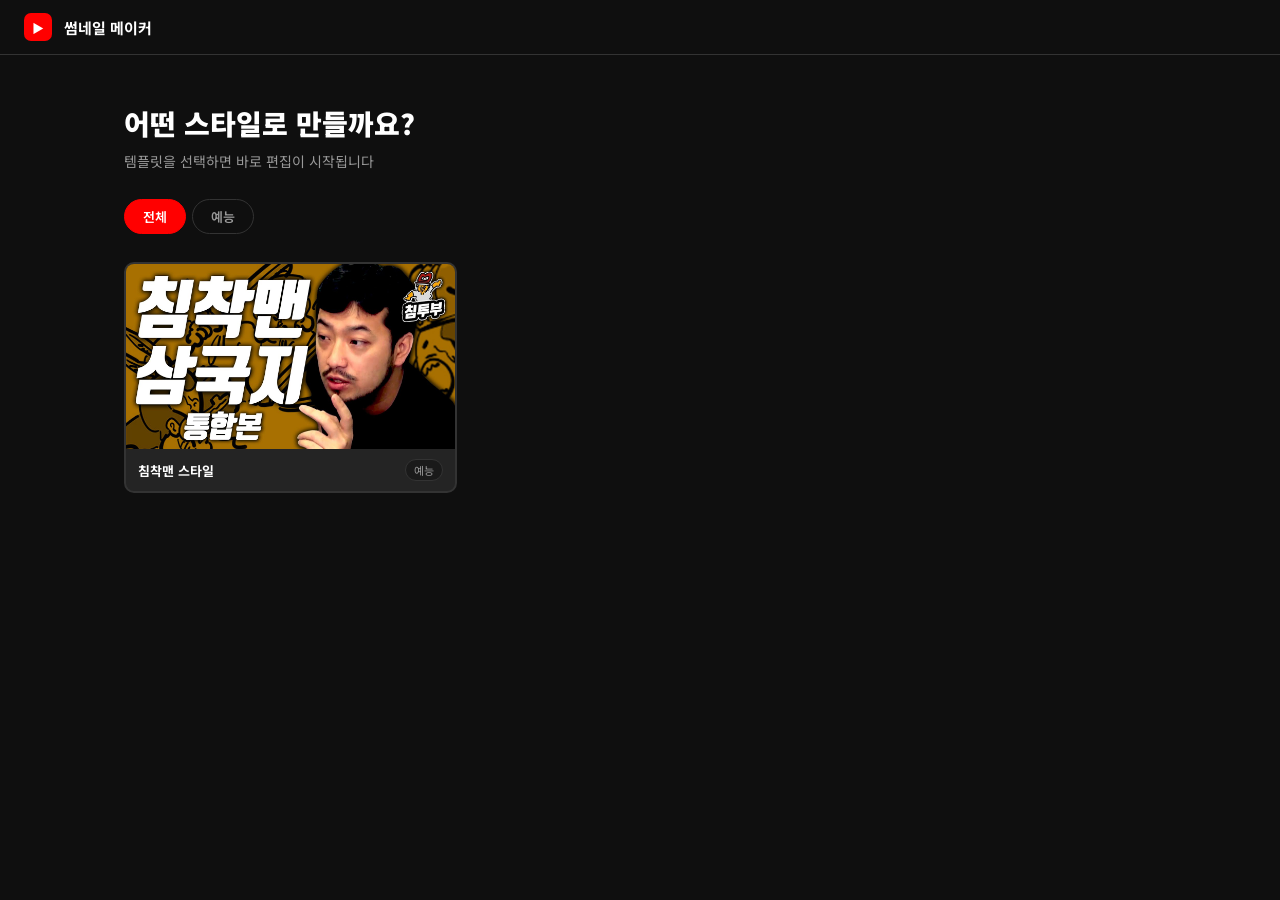
==== commit 9e8420c6: "구조 재설계: 템플릿 선택 화면 + 에디터 분리 - index.html: 템플릿 선택 화면 (카드 그리드, 카테고리 탭) - editor.html + editor.js: 편집 화면" ====
--- a/index.html
+++ b/index.html
@@ -6,117 +6,79 @@
   <title>썸네일 메이커</title>
   <link rel="preconnect" href="https://fonts.googleapis.com">
   <link rel="preconnect" href="https://fonts.gstatic.com" crossorigin>
-  <link href="https://fonts.googleapis.com/css2?family=Black+Han+Sans&family=Noto+Sans+KR:wght@900&display=swap" rel="stylesheet">
+  <link href="https://fonts.googleapis.com/css2?family=Black+Han+Sans&family=Noto+Sans+KR:wght@600;900&display=swap" rel="stylesheet">
   <link rel="stylesheet" href="style.css">
 </head>
-<body>
+<body class="page-index">
 
   <header class="app-header">
     <span class="logo-icon">▶</span>
     <span class="logo-text">썸네일 메이커</span>
   </header>
 
-  <main class="app-layout">
-
-    <!-- 왼쪽: 컨트롤 패널 -->
-    <aside class="controls">
-
-      <!-- 배경 -->
-      <div class="ctrl-section">
-        <p class="ctrl-title">배경</p>
-        <div class="tab-row">
-          <button class="tab active" data-tab="image">이미지</button>
-          <button class="tab" data-tab="color">색상</button>
-        </div>
-
-        <div id="bg-image-panel">
-          <input type="file" id="bg-file" accept="image/*" hidden>
-          <div id="bg-upload-zone" class="upload-zone">
-            <span class="upload-icon">🖼️</span>
-            <p>클릭 또는 드래그</p>
-            <button class="btn btn-ghost btn-sm" id="btn-bg-upload">파일 선택</button>
-          </div>
-          <div id="bg-preview" class="img-preview hidden">
-            <img id="bg-preview-img" alt="배경">
-            <button class="btn btn-ghost btn-sm" id="btn-bg-change">변경</button>
-          </div>
-        </div>
-
-        <div id="bg-color-panel" class="hidden">
-          <div class="color-row">
-            <input type="color" id="bg-color" value="#B8860B" class="color-picker">
-            <span id="bg-color-val">#B8860B</span>
-          </div>
-        </div>
-      </div>
-
-      <!-- 인물 사진 -->
-      <div class="ctrl-section">
-        <p class="ctrl-title">인물 사진</p>
-        <input type="file" id="person-file" accept="image/*" hidden>
-        <div id="person-upload-zone" class="upload-zone">
-          <span class="upload-icon">🧍</span>
-          <p>투명 PNG 권장</p>
-          <button class="btn btn-ghost btn-sm" id="btn-person-upload">파일 선택</button>
-        </div>
-        <div id="person-preview" class="img-preview hidden">
-          <img id="person-preview-img" alt="인물">
-          <div class="btn-row">
-            <button class="btn btn-ghost btn-sm" id="btn-person-change">변경</button>
-            <button class="btn btn-ghost btn-sm" id="btn-person-remove">제거</button>
-          </div>
-        </div>
-        <div class="ctrl-sub" id="person-controls" style="display:none">
-          <label class="ctrl-label">크기 <span id="person-size-val">100%</span></label>
-          <input type="range" id="person-size" class="slider" min="30" max="180" value="100">
-          <p class="tip">캔버스에서 드래그로 위치 조정</p>
-        </div>
-      </div>
-
-      <!-- 텍스트 -->
-      <div class="ctrl-section">
-        <p class="ctrl-title">텍스트</p>
-        <div class="input-group">
-          <label class="ctrl-label">메인 제목</label>
-          <textarea id="input-title" class="input-field" rows="3" placeholder="메인 제목&#10;(줄바꿈 가능)"></textarea>
-        </div>
-        <div class="input-group">
-          <label class="ctrl-label">서브 제목</label>
-          <input type="text" id="input-sub" class="input-field" placeholder="서브 제목">
-        </div>
-        <div class="input-group">
-          <label class="ctrl-label">제목 크기 <span id="title-size-val">220</span>px</label>
-          <input type="range" id="title-size" class="slider" min="80" max="320" value="220">
-        </div>
-      </div>
-
-      <!-- 다운로드 -->
-      <div class="ctrl-section">
-        <p class="ctrl-title">다운로드</p>
-        <div class="btn-row">
-          <button class="btn btn-download" id="btn-720">
-            <span class="res">720p</span>
-            <span class="dim">1280×720</span>
-          </button>
-          <button class="btn btn-download btn-hd" id="btn-1080">
-            <span class="res">1080p</span>
-            <span class="dim">1920×1080</span>
-          </button>
-        </div>
-      </div>
-
-    </aside>
-
-    <!-- 오른쪽: 캔버스 미리보기 -->
-    <div class="preview-area">
-      <p class="preview-label">미리보기</p>
-      <div class="canvas-wrap">
-        <canvas id="canvas" width="1280" height="720"></canvas>
-      </div>
+  <main class="index-main">
+    <div class="index-hero">
+      <h1 class="hero-title">어떤 스타일로 만들까요?</h1>
+      <p class="hero-sub">템플릿을 선택하면 바로 편집이 시작됩니다</p>
     </div>
 
+    <div id="category-tabs" class="category-tabs"></div>
+    <div id="template-grid" class="index-grid"></div>
   </main>
 
-  <script src="main.js"></script>
+  <script src="templates.js"></script>
+  <script>
+    const grid = document.getElementById('template-grid');
+    const tabsEl = document.getElementById('category-tabs');
+    let activeCategory = '전체';
+
+    // 카테고리 목록 생성
+    const categories = ['전체', ...new Set(TEMPLATES.map(t => t.category))];
+
+    function renderTabs() {
+      tabsEl.innerHTML = '';
+      categories.forEach(cat => {
+        const btn = document.createElement('button');
+        btn.className = 'cat-tab' + (cat === activeCategory ? ' active' : '');
+        btn.textContent = cat;
+        btn.addEventListener('click', () => {
+          activeCategory = cat;
+          renderTabs();
+          renderGrid();
+        });
+        tabsEl.appendChild(btn);
+      });
+    }
+
+    function renderGrid() {
+      const filtered = activeCategory === '전체'
+        ? TEMPLATES
+        : TEMPLATES.filter(t => t.category === activeCategory);
+
+      grid.innerHTML = '';
+      filtered.forEach(tmpl => {
+        const card = document.createElement('a');
+        card.className = 'tmpl-card';
+        card.href = `editor.html?id=${tmpl.id}`;
+        card.innerHTML = `
+          <div class="tmpl-thumb">
+            <img src="${tmpl.thumbnail}" alt="${tmpl.name}">
+          </div>
+          <div class="tmpl-info">
+            <span class="tmpl-name">${tmpl.name}</span>
+            <span class="tmpl-cat">${tmpl.category}</span>
+          </div>
+        `;
+        grid.appendChild(card);
+      });
+
+      if (filtered.length === 0) {
+        grid.innerHTML = '<p class="empty-msg">해당 카테고리에 템플릿이 없습니다.</p>';
+      }
+    }
+
+    renderTabs();
+    renderGrid();
+  </script>
 </body>
 </html>
--- a/style.css
+++ b/style.css
@@ -2,14 +2,14 @@
 .hidden { display: none !important; }
 
 :root {
-  --bg: #0f0f0f;
+  --bg:      #0f0f0f;
   --surface: #1a1a1a;
-  --card: #242424;
-  --border: #333;
+  --card:    #242424;
+  --border:  #333;
   --primary: #ff0000;
-  --text: #fff;
-  --muted: #999;
-  --radius: 10px;
+  --text:    #fff;
+  --muted:   #999;
+  --radius:  10px;
 }
 
 body {
@@ -17,21 +17,21 @@
   background: var(--bg);
   color: var(--text);
   min-height: 100vh;
-  display: flex;
-  flex-direction: column;
-}
-
-/* ── 헤더 ── */
+}
+
+/* ══════════════════════════════
+   공통 헤더
+══════════════════════════════ */
 .app-header {
   display: flex;
   align-items: center;
-  gap: 10px;
-  padding: 14px 24px;
+  gap: 12px;
+  padding: 13px 24px;
   border-bottom: 1px solid var(--border);
   background: var(--bg);
   position: sticky;
   top: 0;
-  z-index: 10;
+  z-index: 20;
 }
 .logo-icon {
   background: var(--primary);
@@ -40,19 +40,126 @@
   border-radius: 7px;
   display: flex; align-items: center; justify-content: center;
   font-size: 12px;
+  flex-shrink: 0;
 }
 .logo-text { font-size: 15px; font-weight: 700; }
 
-/* ── 레이아웃 ── */
-.app-layout {
+/* ══════════════════════════════
+   버튼 공통
+══════════════════════════════ */
+.btn {
+  display: inline-flex; align-items: center; justify-content: center;
+  gap: 6px; padding: 8px 16px;
+  border-radius: 7px; border: none;
+  font-size: 13px; font-weight: 600;
+  cursor: pointer; font-family: inherit;
+  transition: background .15s, transform .1s;
+  text-decoration: none;
+}
+.btn:active { transform: scale(.97); }
+.btn-ghost {
+  background: transparent; color: var(--muted);
+  border: 1.5px solid var(--border);
+}
+.btn-ghost:hover { background: var(--card); color: var(--text); }
+.btn-sm { padding: 5px 12px; font-size: 12px; }
+.btn-row { display: flex; gap: 6px; flex-wrap: wrap; }
+
+/* ══════════════════════════════
+   INDEX 페이지
+══════════════════════════════ */
+.page-index .app-header { justify-content: flex-start; }
+
+.index-main {
+  max-width: 1080px;
+  margin: 0 auto;
+  padding: 48px 24px 80px;
+  display: flex;
+  flex-direction: column;
+  gap: 28px;
+}
+
+.index-hero { display: flex; flex-direction: column; gap: 8px; }
+.hero-title { font-size: 28px; font-weight: 900; }
+.hero-sub   { font-size: 14px; color: var(--muted); }
+
+/* 카테고리 탭 */
+.category-tabs { display: flex; gap: 6px; flex-wrap: wrap; }
+.cat-tab {
+  background: none;
+  border: 1.5px solid var(--border);
+  color: var(--muted);
+  font-size: 13px; font-weight: 600;
+  padding: 7px 18px; border-radius: 20px;
+  cursor: pointer; font-family: inherit;
+  transition: all .15s;
+}
+.cat-tab:hover  { background: var(--card); color: var(--text); }
+.cat-tab.active { background: var(--primary); border-color: var(--primary); color: #fff; }
+
+/* 템플릿 카드 그리드 */
+.index-grid {
   display: grid;
-  grid-template-columns: 280px 1fr;
+  grid-template-columns: repeat(3, 1fr);
+  gap: 16px;
+}
+.tmpl-card {
+  display: block;
+  border-radius: var(--radius);
+  overflow: hidden;
+  border: 2px solid var(--border);
+  background: var(--card);
+  text-decoration: none;
+  color: inherit;
+  transition: border-color .15s, transform .15s;
+}
+.tmpl-card:hover { border-color: var(--primary); transform: translateY(-3px); }
+
+.tmpl-thumb img {
+  width: 100%;
+  aspect-ratio: 16/9;
+  object-fit: cover;
+  display: block;
+}
+.tmpl-info {
+  display: flex;
+  align-items: center;
+  justify-content: space-between;
+  padding: 10px 12px;
+}
+.tmpl-name { font-size: 13px; font-weight: 700; }
+.tmpl-cat  {
+  font-size: 11px;
+  background: var(--surface);
+  color: var(--muted);
+  padding: 2px 8px; border-radius: 20px;
+  border: 1px solid var(--border);
+}
+
+.empty-msg { font-size: 14px; color: var(--muted); padding: 40px 0; }
+
+/* ══════════════════════════════
+   EDITOR 페이지
+══════════════════════════════ */
+.page-editor { display: flex; flex-direction: column; height: 100vh; overflow: hidden; }
+
+.btn-back {
+  font-size: 13px; font-weight: 600;
+  color: var(--muted); text-decoration: none;
+  padding: 5px 10px; border-radius: 6px;
+  transition: color .15s, background .15s;
+}
+.btn-back:hover { color: var(--text); background: var(--card); }
+.header-tmpl-name { font-size: 14px; font-weight: 700; color: var(--muted); }
+
+.editor-layout {
+  display: grid;
+  grid-template-columns: 272px 1fr;
   flex: 1;
   overflow: hidden;
-  height: calc(100vh - 57px);
-}
-
-/* ── 컨트롤 패널 ── */
+}
+
+/* 컨트롤 패널 */
 .controls {
   border-right: 1px solid var(--border);
   overflow-y: auto;
@@ -61,207 +168,115 @@
   flex-direction: column;
   gap: 24px;
 }
-
-.ctrl-section {
-  display: flex;
-  flex-direction: column;
-  gap: 10px;
-}
-
+.ctrl-section { display: flex; flex-direction: column; gap: 10px; }
 .ctrl-title {
-  font-size: 11px;
-  font-weight: 700;
-  letter-spacing: 1.2px;
-  text-transform: uppercase;
+  font-size: 11px; font-weight: 700;
+  letter-spacing: 1.2px; text-transform: uppercase;
   color: var(--primary);
 }
-
-.ctrl-label {
-  font-size: 12px;
-  color: var(--muted);
-  font-weight: 600;
-}
-
-.ctrl-sub {
-  display: flex;
-  flex-direction: column;
-  gap: 8px;
-  margin-top: 4px;
-}
-
-.tip {
-  font-size: 11px;
-  color: #555;
-}
-
-/* ── 탭 ── */
-.tab-row {
-  display: flex;
-  gap: 4px;
-}
+.ctrl-label { font-size: 12px; color: var(--muted); font-weight: 600; }
+.ctrl-sub { display: flex; flex-direction: column; gap: 8px; margin-top: 2px; }
+.tip { font-size: 11px; color: #555; }
+
+/* 탭 */
+.tab-row { display: flex; gap: 4px; }
 .tab {
-  flex: 1;
-  background: none;
-  border: 1.5px solid var(--border);
-  color: var(--muted);
-  font-size: 13px;
-  font-weight: 600;
-  padding: 7px 0;
-  border-radius: 7px;
-  cursor: pointer;
-  font-family: inherit;
+  flex: 1; background: none;
+  border: 1.5px solid var(--border);
+  color: var(--muted); font-size: 13px; font-weight: 600;
+  padding: 7px 0; border-radius: 7px;
+  cursor: pointer; font-family: inherit;
   transition: all .15s;
 }
-.tab:hover { background: var(--card); color: var(--text); }
+.tab:hover  { background: var(--card); color: var(--text); }
 .tab.active { background: var(--primary); border-color: var(--primary); color: #fff; }
 
-/* ── 업로드 존 ── */
+/* 업로드 존 */
 .upload-zone {
   border: 1.5px dashed var(--border);
   border-radius: var(--radius);
-  padding: 20px 12px;
-  text-align: center;
-  cursor: pointer;
-  display: flex;
-  flex-direction: column;
-  align-items: center;
-  gap: 6px;
+  padding: 18px 12px;
+  text-align: center; cursor: pointer;
+  display: flex; flex-direction: column;
+  align-items: center; gap: 6px;
   transition: border-color .15s, background .15s;
 }
-.upload-zone:hover { border-color: var(--primary); background: #1a0808; }
-.upload-icon { font-size: 28px; }
+.upload-zone:hover,
+.upload-zone.dragover { border-color: var(--primary); background: #1a0808; }
+.upload-icon { font-size: 26px; }
 .upload-zone p { font-size: 12px; color: var(--muted); }
 
-/* ── 이미지 미리보기 ── */
+/* 이미지 미리보기 */
 .img-preview {
-  display: flex;
-  align-items: center;
-  gap: 10px;
+  display: flex; align-items: center; gap: 10px;
+  background: var(--card); border-radius: var(--radius);
+  padding: 8px 10px;
+}
+.img-preview img { width: 72px; height: 40px; object-fit: cover; border-radius: 5px; }
+
+/* 색상 */
+.color-row { display: flex; align-items: center; gap: 10px; }
+.color-picker {
+  width: 44px; height: 36px;
+  border-radius: 7px; border: 1.5px solid var(--border);
+  background: none; cursor: pointer; padding: 2px;
+}
+.color-row span { font-size: 13px; color: var(--muted); font-family: monospace; }
+
+/* 슬라이더 */
+.slider { width: 100%; accent-color: var(--primary); cursor: pointer; height: 4px; }
+
+/* 입력 필드 */
+.input-group { display: flex; flex-direction: column; gap: 6px; }
+.input-field {
   background: var(--card);
+  border: 1.5px solid var(--border);
+  border-radius: 7px; padding: 8px 12px;
+  font-size: 13px; color: var(--text);
+  font-family: inherit; resize: vertical;
+  transition: border-color .15s;
+}
+.input-field:focus { outline: none; border-color: var(--primary); }
+.input-field::placeholder { color: #444; }
+
+/* 다운로드 버튼 */
+.btn-download {
+  flex: 1; flex-direction: column; gap: 2px;
+  background: var(--card);
+  border: 1.5px solid var(--border);
+  color: var(--text); padding: 12px 8px;
   border-radius: var(--radius);
-  padding: 8px 10px;
-}
-.img-preview img {
-  width: 72px;
-  height: 40px;
-  object-fit: cover;
-  border-radius: 5px;
-}
-
-/* ── 버튼 ── */
-.btn {
-  display: inline-flex;
-  align-items: center;
-  justify-content: center;
-  gap: 6px;
-  padding: 8px 16px;
-  border-radius: 7px;
-  border: none;
-  font-size: 13px;
-  font-weight: 600;
-  cursor: pointer;
-  font-family: inherit;
-  transition: background .15s, transform .1s;
-}
-.btn:active { transform: scale(.97); }
-.btn-ghost {
-  background: transparent;
-  color: var(--muted);
-  border: 1.5px solid var(--border);
-}
-.btn-ghost:hover { background: var(--card); color: var(--text); }
-.btn-sm { padding: 5px 12px; font-size: 12px; }
-
-.btn-row { display: flex; gap: 6px; flex-wrap: wrap; }
-
-.btn-download {
-  flex: 1;
-  flex-direction: column;
-  gap: 2px;
-  background: var(--card);
-  border: 1.5px solid var(--border);
-  color: var(--text);
-  padding: 12px 8px;
-  border-radius: var(--radius);
-}
-.btn-download:hover { border-color: var(--primary); background: #2a0808; }
+}
+.btn-download:hover    { border-color: var(--primary); background: #2a0808; }
 .btn-download.btn-hd:hover { border-color: #3b82f6; background: #0c1825; }
 .res { font-size: 16px; font-weight: 800; }
 .dim { font-size: 10px; color: var(--muted); font-weight: 400; }
 
-/* ── 색상 피커 ── */
-.color-row {
-  display: flex;
-  align-items: center;
-  gap: 10px;
-}
-.color-picker {
-  width: 44px;
-  height: 36px;
-  border-radius: 7px;
-  border: 1.5px solid var(--border);
-  background: none;
-  cursor: pointer;
-  padding: 2px;
-}
-.color-row span { font-size: 13px; color: var(--muted); font-family: monospace; }
-
-/* ── 슬라이더 ── */
-.slider {
-  width: 100%;
-  accent-color: var(--primary);
-  cursor: pointer;
-  height: 4px;
-}
-
-/* ── 입력 필드 ── */
-.input-group { display: flex; flex-direction: column; gap: 6px; }
-.input-field {
-  background: var(--card);
-  border: 1.5px solid var(--border);
-  border-radius: 7px;
-  padding: 8px 12px;
-  font-size: 13px;
-  color: var(--text);
-  font-family: inherit;
-  resize: vertical;
-  transition: border-color .15s;
-}
-.input-field:focus { outline: none; border-color: var(--primary); }
-.input-field::placeholder { color: #444; }
-
-/* ── 캔버스 미리보기 ── */
+/* 미리보기 영역 */
 .preview-area {
-  display: flex;
-  flex-direction: column;
-  gap: 10px;
-  padding: 24px;
+  display: flex; flex-direction: column;
+  gap: 10px; padding: 20px 24px;
+  align-items: center; justify-content: center;
   overflow: auto;
-  align-items: center;
-  justify-content: center;
 }
 .preview-label { font-size: 12px; color: var(--muted); font-weight: 600; align-self: flex-start; }
 .canvas-wrap {
-  border-radius: 10px;
-  overflow: hidden;
-  border: 1px solid var(--border);
-  background: #000;
-  max-width: 100%;
-}
-#canvas {
-  display: block;
-  width: 100%;
-  height: auto;
-  max-width: 960px;
-}
-
-/* ── 반응형 ── */
-@media (max-width: 800px) {
-  .app-layout {
-    grid-template-columns: 1fr;
-    height: auto;
-    overflow: visible;
-  }
-  .controls { border-right: none; border-bottom: 1px solid var(--border); }
-  .preview-area { padding: 16px; }
-}
+  border-radius: 10px; overflow: hidden;
+  border: 1px solid var(--border); background: #000;
+  width: 100%; max-width: 960px;
+}
+#canvas { display: block; width: 100%; height: auto; }
+
+/* ══════════════════════════════
+   반응형
+══════════════════════════════ */
+@media (max-width: 860px) {
+  .editor-layout { grid-template-columns: 1fr; overflow: visible; }
+  .page-editor   { height: auto; overflow: visible; }
+  .controls      { border-right: none; border-bottom: 1px solid var(--border); }
+  .preview-area  { padding: 16px; }
+}
+@media (max-width: 640px) {
+  .index-grid { grid-template-columns: repeat(2, 1fr); }
+  .index-main { padding: 32px 16px 60px; }
+}
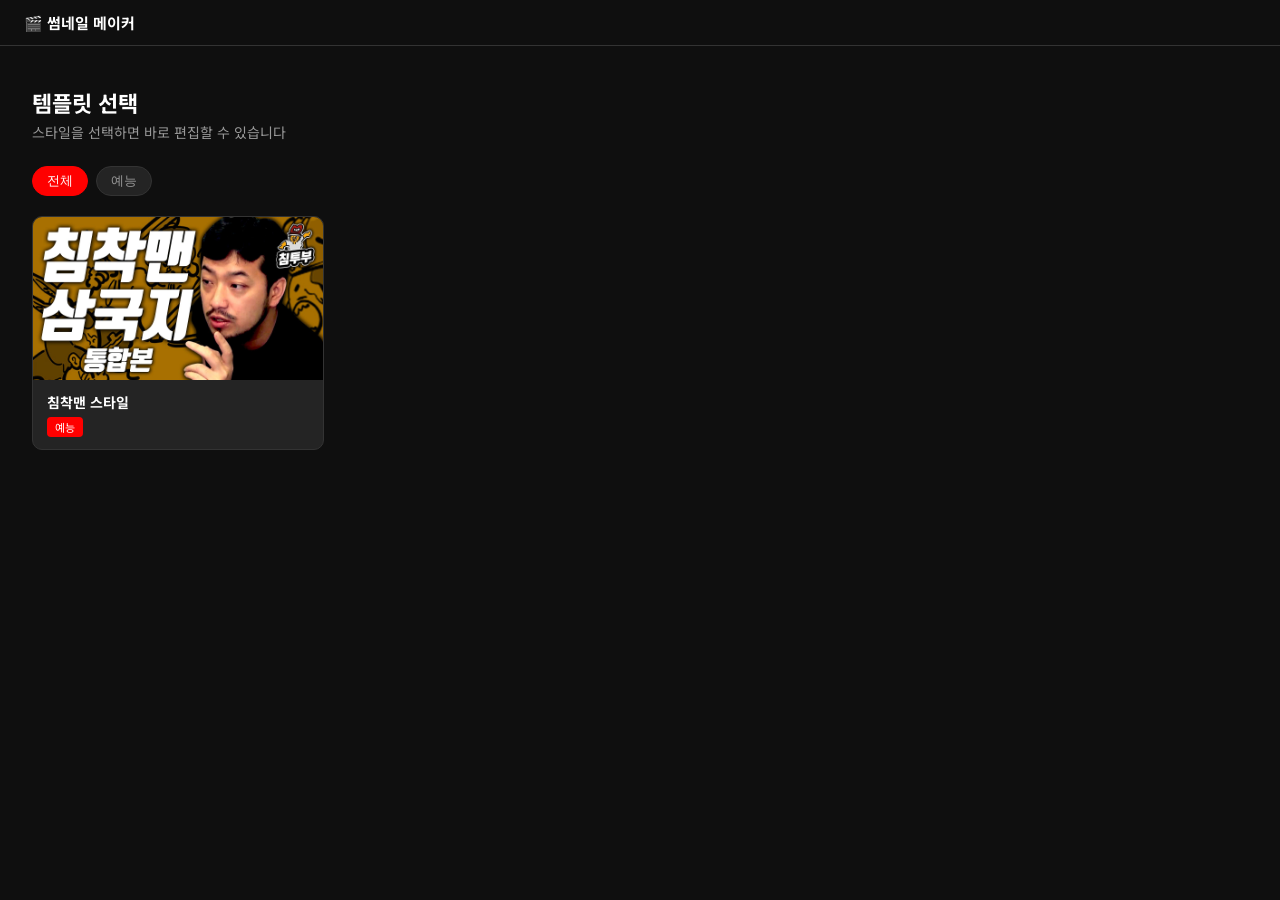
==== commit ae799977: "전면 재작성 — Jua 폰트, 기울기 방향 수정, 윤곽선 두께 개선" ====
--- a/index.html
+++ b/index.html
@@ -6,75 +6,50 @@
   <title>썸네일 메이커</title>
   <link rel="preconnect" href="https://fonts.googleapis.com">
   <link rel="preconnect" href="https://fonts.gstatic.com" crossorigin>
-  <link href="https://fonts.googleapis.com/css2?family=Black+Han+Sans&family=Noto+Sans+KR:wght@600;900&display=swap" rel="stylesheet">
+  <link href="https://fonts.googleapis.com/css2?family=Noto+Sans+KR:wght@600;900&display=swap" rel="stylesheet">
   <link rel="stylesheet" href="style.css">
 </head>
 <body class="page-index">
 
   <header class="app-header">
-    <span class="logo-icon">▶</span>
-    <span class="logo-text">썸네일 메이커</span>
+    <span style="font-size:15px;font-weight:700;">🎬 썸네일 메이커</span>
   </header>
 
-  <main class="index-main">
-    <div class="index-hero">
-      <h1 class="hero-title">어떤 스타일로 만들까요?</h1>
-      <p class="hero-sub">템플릿을 선택하면 바로 편집이 시작됩니다</p>
-    </div>
+  <div class="index-hero">
+    <h1>템플릿 선택</h1>
+    <p>스타일을 선택하면 바로 편집할 수 있습니다</p>
+  </div>
 
-    <div id="category-tabs" class="category-tabs"></div>
-    <div id="template-grid" class="index-grid"></div>
-  </main>
+  <div id="category-tabs" class="category-tabs"></div>
+  <div id="template-grid" class="index-grid"></div>
 
   <script src="templates.js"></script>
   <script>
-    const grid = document.getElementById('template-grid');
-    const tabsEl = document.getElementById('category-tabs');
-    let activeCategory = '전체';
-
-    // 카테고리 목록 생성
-    const categories = ['전체', ...new Set(TEMPLATES.map(t => t.category))];
+    const tabs    = document.getElementById('category-tabs');
+    const grid    = document.getElementById('template-grid');
+    const cats    = ['전체', ...new Set(TEMPLATES.map(t => t.category))];
+    let active    = '전체';
 
     function renderTabs() {
-      tabsEl.innerHTML = '';
-      categories.forEach(cat => {
-        const btn = document.createElement('button');
-        btn.className = 'cat-tab' + (cat === activeCategory ? ' active' : '');
-        btn.textContent = cat;
-        btn.addEventListener('click', () => {
-          activeCategory = cat;
-          renderTabs();
-          renderGrid();
-        });
-        tabsEl.appendChild(btn);
-      });
+      tabs.innerHTML = cats.map(c =>
+        `<button class="cat-tab${c === active ? ' active' : ''}" data-cat="${c}">${c}</button>`
+      ).join('');
+      tabs.querySelectorAll('.cat-tab').forEach(btn =>
+        btn.addEventListener('click', () => { active = btn.dataset.cat; renderTabs(); renderGrid(); })
+      );
     }
 
     function renderGrid() {
-      const filtered = activeCategory === '전체'
-        ? TEMPLATES
-        : TEMPLATES.filter(t => t.category === activeCategory);
-
-      grid.innerHTML = '';
-      filtered.forEach(tmpl => {
-        const card = document.createElement('a');
-        card.className = 'tmpl-card';
-        card.href = `editor.html?id=${tmpl.id}`;
-        card.innerHTML = `
-          <div class="tmpl-thumb">
-            <img src="${tmpl.thumbnail}" alt="${tmpl.name}">
+      const list = active === '전체' ? TEMPLATES : TEMPLATES.filter(t => t.category === active);
+      grid.innerHTML = list.map(t => `
+        <a class="tmpl-card" href="editor.html?id=${t.id}">
+          <img src="${t.thumbnail}" alt="${t.name}" loading="lazy">
+          <div class="tmpl-card-info">
+            <h3>${t.name}</h3>
+            <span class="tmpl-card-badge">${t.category}</span>
           </div>
-          <div class="tmpl-info">
-            <span class="tmpl-name">${tmpl.name}</span>
-            <span class="tmpl-cat">${tmpl.category}</span>
-          </div>
-        `;
-        grid.appendChild(card);
-      });
-
-      if (filtered.length === 0) {
-        grid.innerHTML = '<p class="empty-msg">해당 카테고리에 템플릿이 없습니다.</p>';
-      }
+        </a>
+      `).join('');
     }
 
     renderTabs();
--- a/style.css
+++ b/style.css
@@ -19,139 +19,78 @@
   min-height: 100vh;
 }
 
-/* ══════════════════════════════
-   공통 헤더
-══════════════════════════════ */
+/* ── 헤더 ── */
 .app-header {
   display: flex;
   align-items: center;
   gap: 12px;
-  padding: 13px 24px;
+  padding: 12px 24px;
   border-bottom: 1px solid var(--border);
   background: var(--bg);
   position: sticky;
   top: 0;
   z-index: 20;
 }
-.logo-icon {
-  background: var(--primary);
-  color: #fff;
-  width: 28px; height: 28px;
-  border-radius: 7px;
-  display: flex; align-items: center; justify-content: center;
-  font-size: 12px;
-  flex-shrink: 0;
-}
-.logo-text { font-size: 15px; font-weight: 700; }
+.btn-back { color: var(--muted); text-decoration: none; font-size: 14px; }
+.btn-back:hover { color: var(--text); }
+.header-tmpl-name { font-size: 15px; font-weight: 700; }
 
-/* ══════════════════════════════
-   버튼 공통
-══════════════════════════════ */
+/* ── 버튼 ── */
 .btn {
   display: inline-flex; align-items: center; justify-content: center;
-  gap: 6px; padding: 8px 16px;
-  border-radius: 7px; border: none;
-  font-size: 13px; font-weight: 600;
-  cursor: pointer; font-family: inherit;
-  transition: background .15s, transform .1s;
-  text-decoration: none;
+  gap: 6px; padding: 8px 16px; border-radius: 8px; border: none;
+  cursor: pointer; font-size: 13px; font-weight: 600;
+  font-family: inherit; transition: opacity .15s;
 }
-.btn:active { transform: scale(.97); }
-.btn-ghost {
-  background: transparent; color: var(--muted);
-  border: 1.5px solid var(--border);
+.btn:hover { opacity: .85; }
+.btn-ghost { background: var(--card); color: var(--text); border: 1px solid var(--border); }
+.btn-sm { padding: 5px 10px; font-size: 12px; }
+.btn-row { display: flex; gap: 8px; }
+
+/* ── 선택 화면 ── */
+.page-index .index-hero {
+  padding: 40px 32px 24px;
 }
-.btn-ghost:hover { background: var(--card); color: var(--text); }
-.btn-sm { padding: 5px 12px; font-size: 12px; }
-.btn-row { display: flex; gap: 6px; flex-wrap: wrap; }
+.page-index .index-hero h1 { font-size: 22px; font-weight: 700; }
+.page-index .index-hero p  { font-size: 14px; color: var(--muted); margin-top: 4px; }
 
-/* ══════════════════════════════
-   INDEX 페이지
-══════════════════════════════ */
-.page-index .app-header { justify-content: flex-start; }
+.category-tabs {
+  display: flex; gap: 8px;
+  padding: 0 32px 20px;
+  flex-wrap: wrap;
+}
+.cat-tab {
+  padding: 5px 14px; border-radius: 20px; border: 1px solid var(--border);
+  background: var(--card); color: var(--muted);
+  font-size: 13px; cursor: pointer; transition: all .15s;
+}
+.cat-tab.active, .cat-tab:hover { background: var(--primary); color: #fff; border-color: var(--primary); }
 
-.index-main {
-  max-width: 1080px;
-  margin: 0 auto;
-  padding: 48px 24px 80px;
-  display: flex;
-  flex-direction: column;
-  gap: 28px;
+.index-grid {
+  display: grid;
+  grid-template-columns: repeat(auto-fill, minmax(260px, 1fr));
+  gap: 16px;
+  padding: 0 32px 40px;
+}
+.tmpl-card {
+  background: var(--card); border-radius: var(--radius);
+  border: 1px solid var(--border); overflow: hidden;
+  cursor: pointer; transition: transform .15s, border-color .15s;
+  text-decoration: none; color: var(--text);
+  display: block;
+}
+.tmpl-card:hover { transform: translateY(-3px); border-color: var(--primary); }
+.tmpl-card img { width: 100%; aspect-ratio: 16/9; object-fit: cover; display: block; }
+.tmpl-card-info { padding: 12px 14px; }
+.tmpl-card-info h3 { font-size: 14px; font-weight: 700; }
+.tmpl-card-badge {
+  display: inline-block; margin-top: 5px;
+  padding: 2px 8px; border-radius: 4px;
+  background: var(--primary); color: #fff; font-size: 11px;
 }
 
-.index-hero { display: flex; flex-direction: column; gap: 8px; }
-.hero-title { font-size: 28px; font-weight: 900; }
-.hero-sub   { font-size: 14px; color: var(--muted); }
-
-/* 카테고리 탭 */
-.category-tabs { display: flex; gap: 6px; flex-wrap: wrap; }
-.cat-tab {
-  background: none;
-  border: 1.5px solid var(--border);
-  color: var(--muted);
-  font-size: 13px; font-weight: 600;
-  padding: 7px 18px; border-radius: 20px;
-  cursor: pointer; font-family: inherit;
-  transition: all .15s;
-}
-.cat-tab:hover  { background: var(--card); color: var(--text); }
-.cat-tab.active { background: var(--primary); border-color: var(--primary); color: #fff; }
-
-/* 템플릿 카드 그리드 */
-.index-grid {
-  display: grid;
-  grid-template-columns: repeat(3, 1fr);
-  gap: 16px;
-}
-.tmpl-card {
-  display: block;
-  border-radius: var(--radius);
-  overflow: hidden;
-  border: 2px solid var(--border);
-  background: var(--card);
-  text-decoration: none;
-  color: inherit;
-  transition: border-color .15s, transform .15s;
-}
-.tmpl-card:hover { border-color: var(--primary); transform: translateY(-3px); }
-
-.tmpl-thumb img {
-  width: 100%;
-  aspect-ratio: 16/9;
-  object-fit: cover;
-  display: block;
-}
-.tmpl-info {
-  display: flex;
-  align-items: center;
-  justify-content: space-between;
-  padding: 10px 12px;
-}
-.tmpl-name { font-size: 13px; font-weight: 700; }
-.tmpl-cat  {
-  font-size: 11px;
-  background: var(--surface);
-  color: var(--muted);
-  padding: 2px 8px; border-radius: 20px;
-  border: 1px solid var(--border);
-}
-
-.empty-msg { font-size: 14px; color: var(--muted); padding: 40px 0; }
-
-/* ══════════════════════════════
-   EDITOR 페이지
-══════════════════════════════ */
-.page-editor { display: flex; flex-direction: column; height: 100vh; overflow: hidden; }
-
-.btn-back {
-  font-size: 13px; font-weight: 600;
-  color: var(--muted); text-decoration: none;
-  padding: 5px 10px; border-radius: 6px;
-  transition: color .15s, background .15s;
-}
-.btn-back:hover { color: var(--text); background: var(--card); }
-.header-tmpl-name { font-size: 14px; font-weight: 700; color: var(--muted); }
-
+/* ── 에디터 레이아웃 ── */
+.page-editor { display: flex; flex-direction: column; height: 100vh; }
 .editor-layout {
   display: grid;
   grid-template-columns: 272px 1fr;
@@ -159,124 +98,97 @@
   overflow: hidden;
 }
 
-/* 컨트롤 패널 */
+/* ── 컨트롤 패널 ── */
 .controls {
+  background: var(--surface);
   border-right: 1px solid var(--border);
   overflow-y: auto;
-  padding: 20px 16px;
+  padding: 16px 14px;
   display: flex;
   flex-direction: column;
-  gap: 24px;
+  gap: 4px;
 }
-.ctrl-section { display: flex; flex-direction: column; gap: 10px; }
-.ctrl-title {
-  font-size: 11px; font-weight: 700;
-  letter-spacing: 1.2px; text-transform: uppercase;
-  color: var(--primary);
+.ctrl-section {
+  background: var(--card);
+  border-radius: var(--radius);
+  padding: 13px 13px;
+  display: flex;
+  flex-direction: column;
+  gap: 9px;
 }
+.ctrl-title { font-size: 12px; font-weight: 700; color: var(--primary); letter-spacing: .5px; }
 .ctrl-label { font-size: 12px; color: var(--muted); font-weight: 600; }
-.ctrl-sub { display: flex; flex-direction: column; gap: 8px; margin-top: 2px; }
-.tip { font-size: 11px; color: #555; }
-
-/* 탭 */
-.tab-row { display: flex; gap: 4px; }
-.tab {
-  flex: 1; background: none;
-  border: 1.5px solid var(--border);
-  color: var(--muted); font-size: 13px; font-weight: 600;
-  padding: 7px 0; border-radius: 7px;
-  cursor: pointer; font-family: inherit;
-  transition: all .15s;
+.ctrl-check {
+  display: flex; align-items: center; gap: 7px;
+  font-size: 12px; color: var(--muted); font-weight: 600;
+  cursor: pointer; margin-top: 2px;
 }
-.tab:hover  { background: var(--card); color: var(--text); }
-.tab.active { background: var(--primary); border-color: var(--primary); color: #fff; }
-
-/* 업로드 존 */
-.upload-zone {
-  border: 1.5px dashed var(--border);
-  border-radius: var(--radius);
-  padding: 18px 12px;
-  text-align: center; cursor: pointer;
-  display: flex; flex-direction: column;
-  align-items: center; gap: 6px;
-  transition: border-color .15s, background .15s;
-}
-.upload-zone:hover,
-.upload-zone.dragover { border-color: var(--primary); background: #1a0808; }
-.upload-icon { font-size: 26px; }
-.upload-zone p { font-size: 12px; color: var(--muted); }
-
-/* 이미지 미리보기 */
-.img-preview {
-  display: flex; align-items: center; gap: 10px;
-  background: var(--card); border-radius: var(--radius);
-  padding: 8px 10px;
-}
-.img-preview img { width: 72px; height: 40px; object-fit: cover; border-radius: 5px; }
-
-/* 색상 */
-.color-row { display: flex; align-items: center; gap: 10px; }
-.color-picker {
-  width: 44px; height: 36px;
-  border-radius: 7px; border: 1.5px solid var(--border);
-  background: none; cursor: pointer; padding: 2px;
-}
-.color-row span { font-size: 13px; color: var(--muted); font-family: monospace; }
-
-/* 슬라이더 */
-.slider { width: 100%; accent-color: var(--primary); cursor: pointer; height: 4px; }
-
-/* 입력 필드 */
-.input-group { display: flex; flex-direction: column; gap: 6px; }
+.ctrl-check input[type="checkbox"] { width: 15px; height: 15px; accent-color: var(--primary); cursor: pointer; }
+.input-group { display: flex; flex-direction: column; gap: 7px; }
 .input-field {
-  background: var(--card);
-  border: 1.5px solid var(--border);
-  border-radius: 7px; padding: 8px 12px;
-  font-size: 13px; color: var(--text);
-  font-family: inherit; resize: vertical;
-  transition: border-color .15s;
+  background: var(--bg); border: 1px solid var(--border);
+  color: var(--text); border-radius: 7px; padding: 8px 10px;
+  font-size: 13px; font-family: inherit; resize: none;
+  width: 100%;
 }
 .input-field:focus { outline: none; border-color: var(--primary); }
-.input-field::placeholder { color: #444; }
+.slider {
+  width: 100%; accent-color: var(--primary); cursor: pointer;
+  height: 4px;
+}
+.color-row { display: flex; align-items: center; gap: 9px; }
+.color-picker {
+  width: 32px; height: 32px; padding: 2px;
+  border: 1px solid var(--border); border-radius: 6px;
+  background: var(--bg); cursor: pointer;
+}
+.color-val { font-size: 12px; color: var(--muted); font-family: monospace; }
+.tab-row { display: flex; gap: 6px; }
+.tab {
+  flex: 1; padding: 7px; border-radius: 7px; border: 1px solid var(--border);
+  background: var(--bg); color: var(--muted);
+  font-size: 12px; font-weight: 600; cursor: pointer;
+}
+.tab.active { background: var(--primary); color: #fff; border-color: var(--primary); }
+.upload-zone {
+  border: 2px dashed var(--border); border-radius: 8px;
+  padding: 16px; text-align: center;
+  display: flex; flex-direction: column; align-items: center; gap: 6px;
+  cursor: pointer; transition: border-color .15s;
+}
+.upload-zone:hover, .upload-zone.dragover { border-color: var(--primary); }
+.upload-zone .upload-icon { font-size: 24px; }
+.upload-zone p { font-size: 12px; color: var(--muted); }
+.img-preview { display: flex; flex-direction: column; gap: 7px; }
+.img-preview img { width: 100%; border-radius: 6px; aspect-ratio: 16/9; object-fit: cover; }
+.tip { font-size: 11px; color: #555; }
+.divider { border: none; border-top: 1px solid var(--border); margin: 2px 0; }
 
-/* 다운로드 버튼 */
+/* ── 다운로드 버튼 ── */
 .btn-download {
   flex: 1; flex-direction: column; gap: 2px;
-  background: var(--card);
-  border: 1.5px solid var(--border);
-  color: var(--text); padding: 12px 8px;
-  border-radius: var(--radius);
+  padding: 10px 8px; border-radius: 8px;
+  background: var(--primary); color: #fff; border: none;
 }
-.btn-download:hover    { border-color: var(--primary); background: #2a0808; }
-.btn-download.btn-hd:hover { border-color: #3b82f6; background: #0c1825; }
-.res { font-size: 16px; font-weight: 800; }
-.dim { font-size: 10px; color: var(--muted); font-weight: 400; }
+.btn-download .res { font-size: 14px; font-weight: 700; }
+.btn-download .dim { font-size: 11px; opacity: .7; }
+.btn-hd { background: #c00; }
 
-/* 미리보기 영역 */
+/* ── 캔버스 영역 ── */
 .preview-area {
   display: flex; flex-direction: column;
-  gap: 10px; padding: 20px 24px;
   align-items: center; justify-content: center;
-  overflow: auto;
+  gap: 10px; padding: 20px;
+  background: #111; overflow: hidden;
 }
-.preview-label { font-size: 12px; color: var(--muted); font-weight: 600; align-self: flex-start; }
+.preview-label { font-size: 12px; color: #444; }
 .canvas-wrap {
-  border-radius: 10px; overflow: hidden;
-  border: 1px solid var(--border); background: #000;
-  width: 100%; max-width: 960px;
+  width: 100%; max-width: 100%;
+  aspect-ratio: 16/9;
+  display: flex; align-items: center; justify-content: center;
 }
-#canvas { display: block; width: 100%; height: auto; }
-
-/* ══════════════════════════════
-   반응형
-══════════════════════════════ */
-@media (max-width: 860px) {
-  .editor-layout { grid-template-columns: 1fr; overflow: visible; }
-  .page-editor   { height: auto; overflow: visible; }
-  .controls      { border-right: none; border-bottom: 1px solid var(--border); }
-  .preview-area  { padding: 16px; }
+.canvas-wrap canvas {
+  max-width: 100%; max-height: 100%;
+  width: 100%; height: auto;
+  display: block; border-radius: 4px;
 }
-@media (max-width: 640px) {
-  .index-grid { grid-template-columns: repeat(2, 1fr); }
-  .index-main { padding: 32px 16px 60px; }
-}
